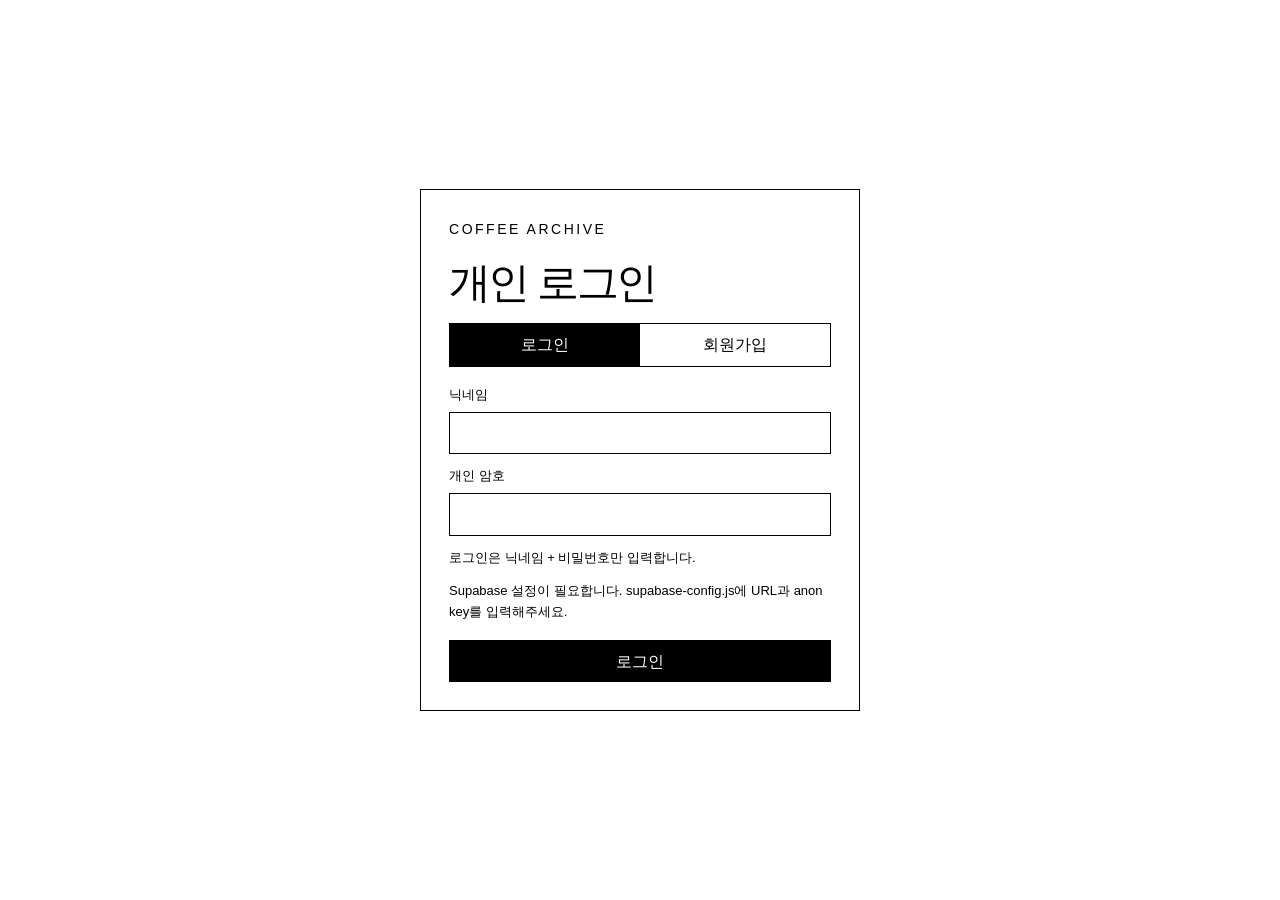
==== index.html @ b91e595e "Add files via upload" ====
<!doctype html>
<html lang="ko">
<head>
  <meta charset="utf-8" />
  <meta name="viewport" content="width=device-width, initial-scale=1" />
  <title>COFFEE ARCHIVE</title>
  <meta name="description" content="커피 수율 계산기, 브루잉 컨트롤 차트, 브루잉/에스프레소 아카이브" />
  <link rel="stylesheet" href="./style.css" />
</head>
<body>
  <section id="authScreen" class="auth-screen">
    <div class="auth-card">
      <p class="auth-brand">COFFEE ARCHIVE</p>
      <h1>개인 로그인</h1>

      <div class="auth-tabs">
        <button id="loginModeBtn" class="auth-tab active" type="button">로그인</button>
        <button id="signupModeBtn" class="auth-tab" type="button">회원가입</button>
      </div>

      <label>닉네임
        <input id="nicknameInput" type="text" autocomplete="nickname" />
      </label>
      <label>개인 암호
        <input id="passwordInput" type="password" autocomplete="off" />
      </label>
      <label id="passwordConfirmWrap" hidden>개인 암호 확인
        <input id="passwordConfirmInput" type="password" autocomplete="off" />
      </label>
      <p id="authHint" class="auth-message">로그인은 닉네임 + 비밀번호만 사용하고, 회원가입 때만 비밀번호 확인을 한 번 더 입력합니다.</p>
      <p id="authMessage" class="auth-message"></p>
      <button id="enterSite" type="button">입장</button>
    </div>
  </section>
  <div id="appShell" class="app-shell" hidden>
  <header class="site-header">
    <a class="brand" href="#calculator">COFFEE ARCHIVE</a>
    <nav class="nav">
      <a href="#calculator">Calculator</a>
      <a href="#brewing">Brewing</a>
      <a href="#espresso">Espresso</a>
      <button id="currentNickname" class="nickname-badge" type="button" aria-label="프로필 열기"></button>
      <button id="logoutBtn" type="button" class="header-button">나가기</button>
    </nav>
  </header>

  <main>
    <section id="calculator" class="calculator-section first-section">
      <div class="section-title single-line-title">
        <h1>Yield Calculator · Brewing Control Chart</h1>
      </div>

      <div class="grid-2">
        <form id="calcForm" class="panel">
          <div class="panel-head">
            <h2 class="calc-title"><span>수율</span><span>계산기</span></h2>
            <p>도징, 추출액, TDS를 입력하면 수율과 레시오가 계산되고 차트에 점으로 표시됩니다.</p>
          </div>

          <div class="field-grid">
            <label>도징 g <input id="dose" type="number" step="0.1" min="0" required /></label>
            <label>추출액 g <input id="beverage" type="number" step="0.1" min="0" required /></label>
            <label>TDS % <input id="tds" type="number" step="0.01" min="0" required /></label>
          </div>

          <div class="result-grid">
            <div><span>수율</span><strong id="eyResult">-</strong></div>
            <div><span>레시오</span><strong id="ratioResult">-</strong></div>
            <div><span>차트 위치</span><strong id="positionResult">-</strong></div>
          </div>

          <section id="extractionAdvice" class="extraction-advice" aria-live="polite">
            <div class="advice-head">
              <h3>추출 해석 및 다음 방향 제시</h3>
              <span id="adviceZone" class="advice-zone">입력 대기</span>
            </div>
            <p id="adviceSummary" class="advice-summary">도징, 추출액, TDS를 입력하면 현재 차트 위치를 기준으로 다음 조정 방향을 제안합니다.</p>
            <div class="advice-grid">
              <div>
                <span>우선 조정 변수</span>
                <strong id="advicePrimary">-</strong>
              </div>
              <div>
                <span>보조 조정 변수</span>
                <strong id="adviceSecondary">-</strong>
              </div>
              <div>
                <span>테스트 방향</span>
                <strong id="adviceTest">-</strong>
              </div>
            </div>
            <p id="adviceNote" class="advice-note">한 번에 하나의 변수만 바꾸면 다음 추출에서 원인을 더 정확히 볼 수 있습니다.</p>
          </section>

          <div class="actions">
            <button type="button" id="clearCalc" class="secondary">초기화</button>
          </div>
        </form>

        <section class="panel chart-panel">
          <div class="panel-head">
            <div>
              <h2>Coffee Brewing Control Chart</h2>
              <p>Strength · Extraction Yield · Coffee to Water Ratio</p>
            </div>
            <span id="pointLabel">-</span>
          </div>
          <canvas id="controlChart" width="1400" height="1700" aria-label="Coffee Brewing Control Chart"></canvas>
        </section>
      </div>
    </section>

    <section id="brewing" class="category">
      <div class="category-title">
        <h2>Brewing</h2>
      </div>

      <div class="tabbar" data-tabs="brewing">
        <button class="tab active" type="button" data-target="brewing-variables">Variables</button>
        <button class="tab" type="button" data-target="brewing-records">기록 보기</button>
      </div>

      <section id="brewing-variables" class="tab-panel active">
        <form id="brewingForm" class="panel">
          <div class="panel-head">
            <h3>Variables</h3>
            <p>브루잉에 사용한 장비, 레시피, 추출 수치, 메모를 기록합니다.</p>
          </div>

          <div class="subsection">
            <h4>기본 정보</h4>
            <div class="field-grid four">
              <label>날짜 <input id="brewDate" type="date" /></label>
              <label>카테고리
                <select id="brewCategory">
                  <option>레시피 셋업</option>
                  <option>변수 테스트</option>
                  <option>테크니컬 테스트</option>
                </select>
              </label>
              <label>원두 <input id="brewBean" type="text" /></label>
              <label>제목 <input id="brewTitle" type="text" /></label>
            </div>
          </div>

          <div class="subsection">
            <h4>브루잉 요소</h4>
            <div class="field-grid four">
              <label>드리퍼 <input id="brewDripper" type="text" /></label>
              <label>필터 <input id="brewFilterPaper" type="text" /></label>
              <label>그라인더 <input id="brewGrinder" type="text" /></label>
              <label>분쇄도 <input id="brewGrind" type="text" /></label>
              <label>물 <input id="brewWaterType" type="text" /></label>
              <label>물 온도 ℃ <input id="brewTemp" type="number" step="0.1" /></label>
              <label>도징 g <input id="brewDose" type="number" step="0.1" /></label>
              <label>총 투입수 g <input id="brewWater" type="number" step="0.1" /></label>
              <label>추출액 g <input id="brewBeverage" type="number" step="0.1" /></label>
              <label>블룸 <input id="brewBloom" type="text" /></label>
              <label>1차 투입 <input id="brewPour1" type="text" /></label>
              <label>2차 투입 <input id="brewPour2" type="text" /></label>
              <label>3차 투입 <input id="brewPour3" type="text" /></label>
              <label>4차 투입 <input id="brewPour4" type="text" /></label>
              <label>총 추출 시간 <input id="brewTime" type="text" /></label>
              <label>TDS % <input id="brewTds" type="number" step="0.01" /></label>
              <label>수율 % <input id="brewEyManual" type="number" step="0.01" /></label>
              <label>레시오 <input id="brewRatioManual" type="text" /></label>
              <label>기타 <input id="brewEtc" type="text" /></label>
            </div>
          </div>

          <label>메모 <textarea id="brewNotes" rows="7"></textarea></label>

          <div class="actions">
            <button type="submit">저장</button>
            <button type="reset" class="secondary">초기화</button>
          </div>
        </form>
      </section>

      <section id="brewing-records" class="tab-panel">
        <div class="tools">
          <select id="brewFilter">
            <option value="전체">전체</option>
            <option>레시피 셋업</option>
            <option>변수 테스트</option>
            <option>테크니컬 테스트</option>
          </select>
          <input id="brewSearch" type="search" placeholder="검색" />
        </div>
        <div id="brewingRecords" class="records"></div>
      </section>
    </section>

    <section id="espresso" class="category">
      <div class="category-title">
        <h2>Espresso</h2>
      </div>

      <div class="tabbar" data-tabs="espresso">
        <button class="tab active" type="button" data-target="espresso-variables">Variables</button>
        <button class="tab" type="button" data-target="espresso-records">기록 보기</button>
      </div>

      <section id="espresso-variables" class="tab-panel active">
        <form id="espressoForm" class="panel">
          <div class="panel-head">
            <h3>Variables</h3>
            <p>에스프레소에 사용한 장비, 레시피, 압력, 추출 수치, 메모를 기록합니다.</p>
          </div>

          <div class="subsection">
            <h4>기본 정보</h4>
            <div class="field-grid four">
              <label>날짜 <input id="espDate" type="date" /></label>
              <label>카테고리
                <select id="espCategory">
                  <option>레시피 셋업</option>
                  <option>변수 테스트</option>
                  <option>테크니컬 테스트</option>
                </select>
              </label>
              <label>원두 <input id="espBean" type="text" /></label>
              <label>제목 <input id="espTitle" type="text" /></label>
            </div>
          </div>

          <div class="subsection">
            <h4>에스프레소 요소</h4>
            <div class="field-grid four">
              <label>머신 <input id="espMachine" type="text" /></label>
              <label>그라인더 <input id="espGrinder" type="text" /></label>
              <label>분쇄도 <input id="espGrind" type="text" /></label>
              <label>바스켓 <input id="espBasket" type="text" /></label>
              <label>도징 g <input id="espDose" type="number" step="0.1" /></label>
              <label>추출량 g <input id="espBeverage" type="number" step="0.1" /></label>
              <label>레시오 <input id="espRatioManual" type="text" /></label>
              <label>총 추출 시간 <input id="espTime" type="text" /></label>
              <label>Pre-infusion <input id="espPreInfusion" type="text" /></label>
              <label>Ramp-up <input id="espRampUp" type="text" /></label>
              <label>Main Pressure <input id="espMainPressure" type="text" /></label>
              <label>Ramp-down <input id="espRampDown" type="text" /></label>
              <label>물 온도 ℃ <input id="espTemp" type="number" step="0.1" /></label>
              <label>TDS % <input id="espTds" type="number" step="0.01" /></label>
              <label>수율 % <input id="espEyManual" type="number" step="0.01" /></label>
              <label>기타 <input id="espEtc" type="text" /></label>
            </div>
          </div>

          <label>메모 <textarea id="espNotes" rows="7"></textarea></label>

          <div class="actions">
            <button type="submit">저장</button>
            <button type="reset" class="secondary">초기화</button>
          </div>
        </form>
      </section>

      <section id="espresso-records" class="tab-panel">
        <div class="tools">
          <select id="espFilter">
            <option value="전체">전체</option>
            <option>레시피 셋업</option>
            <option>변수 테스트</option>
            <option>테크니컬 테스트</option>
          </select>
          <input id="espSearch" type="search" placeholder="검색" />
        </div>
        <div id="espressoRecords" class="records"></div>
      </section>
    </section>

  </main>

  <footer>COFFEE ARCHIVE</footer>
  <script src="https://cdn.jsdelivr.net/npm/@supabase/supabase-js@2"></script>
  <script src="./supabase-config.js"></script>
  <script src="./script.js"></script>
  </div>

<!-- ── 프로필 모달 ── -->
<div id="profileModal" class="profile-modal" hidden aria-modal="true" role="dialog">
  <div class="profile-layout">

    <aside class="profile-sidebar">
      <div class="profile-avatar-wrap">
        <div id="profileAvatarPreview" class="profile-avatar">
          <span id="profileAvatarInitial" class="avatar-initial"></span>
          <img id="profileAvatarImg" class="avatar-img" src="" alt="" hidden />
        </div>
        <label class="avatar-upload-label" title="사진 변경">
          <input id="profileAvatarInput" type="file" accept="image/*" hidden />
          <span>사진 변경</span>
        </label>
      </div>

      <p id="profileSideNickname" class="profile-side-nickname"></p>
      <p id="profileSideJoined" class="profile-side-joined"></p>

      <nav class="profile-side-nav">
        <button class="profile-nav-btn active" type="button" data-panel="overview">Overview</button>
        <button class="profile-nav-btn" type="button" data-panel="account">Account</button>
      </nav>

      <div class="profile-side-footer">
        <button id="profileLogoutBtn" type="button" class="profile-action-btn">나가기</button>
        <button id="profileDeleteBtn" type="button" class="profile-action-btn danger">회원탈퇴</button>
      </div>
    </aside>

    <div class="profile-content">
      <div class="profile-content-head">
        <span id="profilePanelTitle" class="profile-panel-title">Overview</span>
        <button id="profileCloseBtn" type="button" class="profile-close" aria-label="닫기">✕</button>
      </div>

      <section id="profilePanelOverview" class="profile-panel active">
        <div class="overview-stats">
          <div class="stat-block">
            <span class="stat-label">Total Archives</span>
            <strong id="statTotal" class="stat-value">—</strong>
          </div>
          <div class="stat-block">
            <span class="stat-label">Brewing</span>
            <strong id="statBrewing" class="stat-value">—</strong>
          </div>
          <div class="stat-block">
            <span class="stat-label">Espresso</span>
            <strong id="statEspresso" class="stat-value">—</strong>
          </div>
        </div>

        <div class="overview-categories">
          <h4 class="overview-section-title">Brewing — 카테고리별</h4>
          <div id="overviewBrewingCats" class="category-bars"></div>
          <h4 class="overview-section-title" style="margin-top:28px">Espresso — 카테고리별</h4>
          <div id="overviewEspressoCats" class="category-bars"></div>
        </div>

        <div class="overview-recent">
          <h4 class="overview-section-title">최근 아카이브</h4>
          <div id="overviewRecent" class="recent-list"></div>
        </div>
      </section>

      <section id="profilePanelAccount" class="profile-panel">
        <div class="account-rows">
          <div class="account-row">
            <span class="account-label">닉네임</span>
            <strong id="accountNickname" class="account-value"></strong>
          </div>
          <div class="account-row">
            <span class="account-label">아이디 (내부 이메일)</span>
            <strong id="accountEmail" class="account-value mono"></strong>
          </div>
          <div class="account-row">
            <span class="account-label">가입일</span>
            <strong id="accountJoined" class="account-value"></strong>
          </div>
          <div class="account-row">
            <span class="account-label">User ID</span>
            <strong id="accountUid" class="account-value mono small"></strong>
          </div>
        </div>
      </section>
    </div>
  </div>
</div>
</body>
</html>
---- style.css ----
:root {
  --bg: #ffffff;
  --text: #000000;
  --line: #000000;
  --soft: #e5e5e5;
  --blue: #18a8df;
  --fill: rgba(24, 168, 223, 0.45);
}

* { box-sizing: border-box; }

html { scroll-behavior: smooth; }

body {
  margin: 0;
  background: var(--bg);
  color: var(--text);
  font-family: Helvetica, Arial, "Pretendard", "Apple SD Gothic Neo", "Noto Sans KR", sans-serif;
  line-height: 1.6;
}

a { color: #000; text-decoration: none; }

button, input, select, textarea {
  font: inherit;
  color: #000;
}

.site-header {
  position: sticky;
  top: 0;
  z-index: 20;
  height: 68px;
  padding: 0 36px;
  display: flex;
  align-items: center;
  justify-content: space-between;
  background: #fff;
  border-bottom: 1px solid #000;
}

.brand {
  font-size: 16px;
  font-weight: 300;
  letter-spacing: .18em;
}

.nav {
  display: flex;
  gap: 28px;
}

.nav a {
  font-size: 13px;
  font-weight: 300;
  letter-spacing: .12em;
}

main {
  padding: 0 36px 80px;
}

.first-section {
  padding-top: 64px;
}

.calculator-section,
.category {
  padding: 88px 0 0;
}

.section-title {
  margin-bottom: 28px;
  border-bottom: 1px solid #000;
  padding-bottom: 32px;
}

.single-line-title h1 {
  white-space: nowrap;
  font-size: clamp(42px, 6.4vw, 112px);
}

.category-title {
  margin-bottom: 28px;
}

.sub {
  margin: 0 0 12px;
  font-size: 13px;
  font-weight: 300;
}

h1,
.category-title h2 {
  margin: 0;
  font-weight: 300;
  line-height: .92;
  letter-spacing: -.08em;
  word-break: keep-all;
}

.category-title h2 {
  font-size: clamp(54px, 8vw, 132px);
}

.grid-2 {
  display: grid;
  grid-template-columns: minmax(340px, .72fr) minmax(540px, 1.28fr);
  gap: 24px;
}

.panel {
  border: 1px solid #000;
  padding: 24px;
  background: #fff;
}

.panel-head {
  display: flex;
  justify-content: space-between;
  gap: 24px;
  align-items: flex-start;
  margin-bottom: 20px;
  border-bottom: 1px solid #000;
  padding-bottom: 16px;
}

.panel-head h2,
.panel-head h3 {
  margin: 0;
  font-size: 24px;
  font-weight: 300;
  letter-spacing: -.03em;
}

.calc-title {
  display: grid;
  line-height: 1.25;
  min-width: 84px;
  white-space: nowrap;
}

.calc-title span {
  display: block;
}

#calcForm .panel-head {
  grid-template-columns: auto 1fr;
}

.panel-head p {
  margin: 4px 0 0;
  max-width: 580px;
  font-size: 14px;
}

.field-grid {
  display: grid;
  grid-template-columns: repeat(2, minmax(0, 1fr));
  gap: 12px;
}

.field-grid.four {
  grid-template-columns: repeat(4, minmax(0, 1fr));
}

label {
  display: grid;
  gap: 6px;
  font-size: 13px;
  font-weight: 300;
}

input, select, textarea {
  width: 100%;
  border: 1px solid #000;
  border-radius: 0;
  padding: 10px;
  background: #fff;
}

input:focus, select:focus, textarea:focus {
  outline: 2px solid #000;
  outline-offset: 1px;
}

textarea { resize: vertical; }

form > label { margin-top: 14px; }

.subsection {
  margin-bottom: 24px;
  padding-bottom: 20px;
  border-bottom: 1px solid #000;
}

.subsection h4 {
  margin: 0 0 12px;
  font-size: 18px;
  font-weight: 300;
  letter-spacing: -.02em;
}

.result-grid {
  margin-top: 16px;
  display: grid;
  grid-template-columns: repeat(3, 1fr);
  border: 1px solid #000;
}

.result-grid div {
  padding: 14px;
  border-right: 1px solid #000;
}

.result-grid div:last-child { border-right: 0; }

.result-grid span {
  display: block;
  font-size: 12px;
}

.result-grid strong {
  display: block;
  margin-top: 4px;
  font-size: 19px;
  font-weight: 300;
}

.actions, .tools {
  display: flex;
  gap: 12px;
  flex-wrap: wrap;
  align-items: center;
  margin-top: 16px;
}

button {
  min-height: 42px;
  padding: 0 18px;
  border: 1px solid #000;
  border-radius: 0;
  background: #000;
  color: #fff;
  cursor: pointer;
  font-weight: 300;
}

button.secondary {
  background: #fff;
  color: #000;
}

.chart-panel {
  padding: 18px;
}

#pointLabel {
  display: inline-flex;
  align-items: center;
  min-height: 34px;
  border: 1px solid #000;
  padding: 0 10px;
  font-size: 12px;
  white-space: nowrap;
}

#controlChart {
  display: block;
  width: 100%;
  height: auto;
  border: 1px solid #000;
  background: #f8f8f8;
}

.tabbar {
  display: flex;
  flex-wrap: wrap;
  border: 1px solid #000;
  border-bottom: 0;
}

.tab {
  min-height: 48px;
  padding: 0 18px;
  border: 0;
  border-right: 1px solid #000;
  background: #fff;
  color: #000;
  cursor: pointer;
  font-size: 14px;
  font-weight: 300;
}

.tab.active {
  background: #000;
  color: #fff;
}

.tab-panel {
  display: none;
  border-top: 1px solid #000;
}

.tab-panel.active {
  display: block;
}

.tools {
  margin-bottom: 14px;
}

.tools select {
  width: 220px;
}

.tools input {
  max-width: 520px;
}

.records {
  display: grid;
  gap: 12px;
}

.record {
  border: 1px solid #000;
  padding: 18px;
}

.record-head {
  display: flex;
  justify-content: space-between;
  gap: 24px;
  border-bottom: 1px solid #000;
  padding-bottom: 12px;
  margin-bottom: 12px;
}

.record h3 {
  margin: 0;
  font-size: 25px;
  font-weight: 300;
  letter-spacing: -.03em;
}

.record .meta {
  margin: 4px 0 0;
  font-size: 13px;
}

.record-grid {
  display: grid;
  grid-template-columns: repeat(4, minmax(0, 1fr));
  border-left: 1px solid #000;
  border-top: 1px solid #000;
  margin-top: 12px;
}

.record-item {
  min-height: 58px;
  padding: 10px;
  border-right: 1px solid #000;
  border-bottom: 1px solid #000;
}

.record-item span {
  display: block;
  font-size: 12px;
}

.record-item strong {
  display: block;
  margin-top: 3px;
  font-weight: 300;
  word-break: break-word;
}

.record-section {
  margin-top: 14px;
}

.record-section h4 {
  margin: 0 0 8px;
  font-size: 16px;
  font-weight: 300;
}

.record-section p {
  margin: 0;
  white-space: pre-wrap;
}

.data-panel {
  margin-top: 88px;
  padding: 24px;
  display: flex;
  justify-content: space-between;
  gap: 28px;
  border: 1px solid #000;
}

.data-panel h2 {
  margin: 0;
  font-size: 32px;
  font-weight: 300;
  letter-spacing: -.04em;
}

.data-panel p {
  margin: 6px 0 0;
}

.file-label {
  display: inline-flex;
  align-items: center;
  min-height: 42px;
  border: 1px solid #000;
  padding: 0 12px;
}

.file-label input {
  border: 0;
  padding: 0 0 0 10px;
}

footer {
  border-top: 1px solid #000;
  padding: 28px 36px;
  font-size: 12px;
  font-weight: 300;
  letter-spacing: .18em;
}

@media (max-width: 1180px) {
  .grid-2, .data-panel {
    grid-template-columns: 1fr;
    display: grid;
  }

  .field-grid.four {
    grid-template-columns: repeat(2, minmax(0, 1fr));
  }
}

@media (max-width: 760px) {
  .site-header {
    position: static;
    height: auto;
    padding: 20px;
    align-items: flex-start;
    flex-direction: column;
  }

  main {
    padding: 0 20px 64px;
  }

  .single-line-title h1 {
    white-space: normal;
    font-size: clamp(38px, 13vw, 72px);
  }

  .field-grid,
  .field-grid.four,
  .result-grid,
  .record-grid {
    grid-template-columns: 1fr;
  }

  .result-grid div {
    border-right: 0;
    border-bottom: 1px solid #000;
  }

  .result-grid div:last-child {
    border-bottom: 0;
  }

  .panel-head,
  .record-head {
    flex-direction: column;
  }
}


.auth-screen {
  position: fixed;
  inset: 0;
  z-index: 9999;
  display: grid;
  place-items: center;
  background: #fff;
  color: #000;
}

.auth-card {
  width: min(440px, calc(100vw - 40px));
  border: 1px solid #000;
  padding: 28px;
  background: #fff;
}

.auth-brand {
  margin: 0 0 24px;
  font-size: 14px;
  font-weight: 300;
  letter-spacing: .18em;
}

.auth-card h1 {
  margin: 0 0 20px;
  font-size: 42px;
  font-weight: 300;
  letter-spacing: -.06em;
}

.auth-card label {
  margin-top: 12px;
}

.auth-card > button {
  width: 100%;
  margin-top: 18px;
}

.auth-tabs {
  display: grid;
  grid-template-columns: 1fr 1fr;
  border: 1px solid #000;
  margin-bottom: 18px;
}

.auth-tab {
  border: 0;
  border-right: 1px solid #000;
  background: #fff;
  color: #000;
}

.auth-tab:last-child {
  border-right: 0;
}

.auth-tab.active {
  background: #000;
  color: #fff;
}

.auth-message {
  min-height: 20px;
  margin: 12px 0 0;
  font-size: 13px;
}

.app-shell[hidden] {
  display: none;
}

.nickname-badge {
  display: inline-flex;
  align-items: center;
  min-height: 32px;
  padding: 0 10px;
  border: 1px solid #000;
  font-size: 12px;
}

.header-button {
  min-height: 32px;
  padding: 0 10px;
  font-size: 12px;
}

.archive-switch {
  display: flex;
  gap: 0;
  margin-bottom: 14px;
  border: 1px solid #000;
  width: fit-content;
}

.archive-toggle {
  min-height: 40px;
  border: 0;
  border-right: 1px solid #000;
  background: #fff;
  color: #000;
}

.archive-toggle:last-child {
  border-right: 0;
}

.archive-toggle.active {
  background: #000;
  color: #fff;
}

.owner-tag {
  display: inline-flex;
  margin-top: 6px;
  border: 1px solid #000;
  padding: 3px 7px;
  font-size: 12px;
}


/* v13 critical fix: make hidden auth/app screens actually disappear */
.auth-screen[hidden],
.app-shell[hidden] {
  display: none !important;
}


/* v14: team record view removed; each user views only their own archive */
.archive-switch,
.archive-toggle {
  display: none !important;
}

/* v17 fix: hide password confirmation on login mode even when label display rules exist */
#passwordConfirmWrap[hidden] {
  display: none !important;
}


/* =============================================
   NICKNAME BADGE (버튼으로 변경 — 항상 텍스트 보임)
   ============================================= */
button.nickname-badge {
  background: #fff !important;
  color: #000 !important;
  cursor: pointer;
  transition: background .15s, color .15s;
}
button.nickname-badge:hover {
  background: #000 !important;
  color: #fff !important;
}


/* =============================================
   PROFILE MODAL
   ============================================= */
.profile-modal {
  position: fixed;
  inset: 0;
  z-index: 9000;
  background: rgba(0,0,0,0.45);
  display: grid;
  place-items: center;
  padding: 24px;
}
.profile-modal[hidden] { display: none !important; }

.profile-layout {
  width: min(980px, 100%);
  max-height: calc(100vh - 48px);
  display: grid;
  grid-template-columns: 220px 1fr;
  background: #fff;
  border: 1px solid #000;
  overflow: hidden;
}

/* Sidebar */
.profile-sidebar {
  border-right: 1px solid #000;
  display: flex;
  flex-direction: column;
  padding: 28px 20px;
  background: #fff;
  overflow-y: auto;
}
.profile-avatar-wrap {
  display: flex;
  flex-direction: column;
  align-items: flex-start;
  gap: 10px;
  margin-bottom: 18px;
}
.profile-avatar {
  width: 72px;
  height: 72px;
  border: 1px solid #000;
  background: #000;
  display: flex;
  align-items: center;
  justify-content: center;
  overflow: hidden;
  flex-shrink: 0;
}
.avatar-initial {
  color: #fff;
  font-size: 28px;
  font-weight: 300;
  letter-spacing: -.04em;
  line-height: 1;
  user-select: none;
}
.avatar-img {
  width: 100%;
  height: 100%;
  object-fit: cover;
}
.avatar-upload-label {
  cursor: pointer;
  font-size: 11px;
  font-weight: 300;
  letter-spacing: .08em;
  border-bottom: 1px solid #000;
  padding-bottom: 1px;
  color: #000;
}
.avatar-upload-label:hover { opacity: 0.5; }

.profile-side-nickname {
  margin: 0 0 4px;
  font-size: 18px;
  font-weight: 300;
  letter-spacing: -.04em;
}
.profile-side-joined {
  margin: 0 0 24px;
  font-size: 11px;
  font-weight: 300;
  color: #888;
}
.profile-side-nav {
  display: flex;
  flex-direction: column;
  border-top: 1px solid #000;
  padding-top: 16px;
  flex: 1;
}
.profile-nav-btn {
  text-align: left;
  min-height: 40px;
  padding: 0 10px;
  border: 0;
  background: #fff;
  color: #000;
  font-size: 13px;
  font-weight: 300;
  letter-spacing: .06em;
  cursor: pointer;
  border-left: 2px solid transparent;
}
.profile-nav-btn.active {
  border-left-color: #000;
  background: #f5f5f5;
  font-weight: 400;
}
.profile-nav-btn:hover:not(.active) { background: #f9f9f9; }

.profile-side-footer {
  border-top: 1px solid #000;
  padding-top: 16px;
  margin-top: 20px;
  display: flex;
  flex-direction: column;
  gap: 8px;
}
.profile-action-btn {
  width: 100%;
  text-align: left;
  min-height: 36px;
  padding: 0 10px;
  border: 1px solid #000;
  background: #fff;
  color: #000;
  font-size: 12px;
  font-weight: 300;
  cursor: pointer;
}
.profile-action-btn.danger { border-color: #c00; color: #c00; }
.profile-action-btn.danger:hover { background: #c00; color: #fff; }

/* Content */
.profile-content {
  display: flex;
  flex-direction: column;
  overflow: hidden;
}
.profile-content-head {
  display: flex;
  justify-content: space-between;
  align-items: center;
  padding: 20px 28px;
  border-bottom: 1px solid #000;
  flex-shrink: 0;
}
.profile-panel-title {
  font-size: 13px;
  font-weight: 300;
  letter-spacing: .14em;
}
.profile-close {
  width: 32px;
  height: 32px;
  min-height: 0;
  padding: 0;
  border: 1px solid #000;
  background: #fff;
  color: #000;
  font-size: 14px;
  cursor: pointer;
  display: flex;
  align-items: center;
  justify-content: center;
}
.profile-close:hover { background: #000; color: #fff; }

.profile-panel {
  display: none;
  padding: 28px;
  overflow-y: auto;
  flex: 1;
}
.profile-panel.active { display: block; }

/* Overview */
.overview-stats {
  display: grid;
  grid-template-columns: repeat(3, 1fr);
  border: 1px solid #000;
  margin-bottom: 32px;
}
.stat-block {
  padding: 20px;
  border-right: 1px solid #000;
}
.stat-block:last-child { border-right: 0; }
.stat-label {
  display: block;
  font-size: 11px;
  font-weight: 300;
  letter-spacing: .1em;
  color: #888;
  margin-bottom: 8px;
}
.stat-value {
  font-size: 36px;
  font-weight: 300;
  letter-spacing: -.06em;
  line-height: 1;
}
.overview-section-title {
  margin: 0 0 14px;
  font-size: 11px;
  font-weight: 300;
  letter-spacing: .14em;
  color: #888;
  border-bottom: 1px solid #e5e5e5;
  padding-bottom: 8px;
}
.category-bars { display: flex; flex-direction: column; gap: 10px; margin-bottom: 8px; }
.cat-bar-row {
  display: grid;
  grid-template-columns: 120px 1fr 36px;
  align-items: center;
  gap: 12px;
}
.cat-bar-label { font-size: 12px; font-weight: 300; }
.cat-bar-track { height: 6px; background: #e5e5e5; }
.cat-bar-fill { height: 100%; background: #000; transition: width .4s ease; }
.cat-bar-count { font-size: 12px; font-weight: 300; text-align: right; color: #666; }

.overview-recent { margin-top: 32px; }
.recent-list {
  display: flex;
  flex-direction: column;
  border: 1px solid #000;
}
.recent-item {
  display: grid;
  grid-template-columns: 60px 1fr auto;
  align-items: center;
  gap: 16px;
  padding: 12px 14px;
  border-bottom: 1px solid #e5e5e5;
  font-size: 13px;
  font-weight: 300;
}
.recent-item:last-child { border-bottom: 0; }
.recent-type-badge {
  font-size: 10px;
  letter-spacing: .1em;
  border: 1px solid #000;
  padding: 2px 6px;
  display: inline-block;
  text-align: center;
}
.recent-title { overflow: hidden; text-overflow: ellipsis; white-space: nowrap; }
.recent-date { font-size: 11px; color: #888; white-space: nowrap; }

/* Account */
.account-rows { border: 1px solid #000; }
.account-row {
  display: grid;
  grid-template-columns: 180px 1fr;
  border-bottom: 1px solid #000;
  min-height: 56px;
}
.account-row:last-child { border-bottom: 0; }
.account-label {
  padding: 14px 16px;
  font-size: 12px;
  font-weight: 300;
  color: #888;
  border-right: 1px solid #000;
  display: flex;
  align-items: center;
}
.account-value {
  padding: 14px 16px;
  font-size: 14px;
  font-weight: 300;
  display: flex;
  align-items: center;
  word-break: break-all;
}
.account-value.mono { font-family: "Courier New", monospace; font-size: 12px; }
.account-value.small { font-size: 11px; color: #888; }

/* Responsive */
@media (max-width: 700px) {
  .profile-layout {
    grid-template-columns: 1fr;
    max-height: calc(100vh - 32px);
  }
  .profile-sidebar {
    border-right: 0;
    border-bottom: 1px solid #000;
    padding: 20px;
    flex-direction: row;
    flex-wrap: wrap;
    gap: 16px;
  }
  .profile-side-footer { flex-direction: row; border-top: 0; margin-top: 0; padding-top: 0; width: 100%; }
  .profile-side-nav { flex-direction: row; border-top: 0; padding-top: 0; flex: 0; width: 100%; }
  .profile-nav-btn { border-left: 0; border-bottom: 2px solid transparent; }
  .profile-nav-btn.active { border-left-color: transparent; border-bottom-color: #000; }
  .overview-stats { grid-template-columns: 1fr; }
  .stat-block { border-right: 0; border-bottom: 1px solid #000; }
  .stat-block:last-child { border-bottom: 0; }
  .account-row { grid-template-columns: 1fr; }
  .account-label { border-right: 0; border-bottom: 1px solid #e5e5e5; min-height: auto; padding: 10px 16px 6px; }
  .account-value { padding: 6px 16px 14px; }
}

/* =============================================
   v23 EXTRACTION ADVICE PANEL
   수율 계산기 안에서 현재 차트 위치 기반 다음 조정 방향 표시
   ============================================= */
.extraction-advice {
  margin-top: 16px;
  border: 1px solid #000;
  padding: 16px;
  background: #fff;
}

.advice-head {
  display: flex;
  justify-content: space-between;
  align-items: flex-start;
  gap: 16px;
  border-bottom: 1px solid #000;
  padding-bottom: 12px;
  margin-bottom: 12px;
}

.advice-head h3 {
  margin: 0;
  font-size: 18px;
  font-weight: 300;
  letter-spacing: -.02em;
}

.advice-zone {
  display: inline-flex;
  align-items: center;
  min-height: 28px;
  border: 1px solid #000;
  padding: 0 8px;
  font-size: 11px;
  font-weight: 300;
  white-space: nowrap;
}

.advice-summary {
  margin: 0 0 12px;
  font-size: 13px;
  line-height: 1.55;
}

.advice-grid {
  display: grid;
  grid-template-columns: 1fr;
  border: 1px solid #000;
}

.advice-grid div {
  padding: 12px;
  border-bottom: 1px solid #000;
}

.advice-grid div:last-child {
  border-bottom: 0;
}

.advice-grid span {
  display: block;
  font-size: 11px;
  font-weight: 300;
  color: #666;
  margin-bottom: 5px;
}

.advice-grid strong {
  display: block;
  font-size: 13px;
  font-weight: 300;
  line-height: 1.45;
  word-break: keep-all;
}

.advice-note {
  margin: 10px 0 0;
  font-size: 12px;
  color: #666;
  line-height: 1.5;
}

@media (max-width: 760px) {
  .extraction-advice {
    padding: 14px;
  }

  .advice-head {
    flex-direction: column;
    gap: 10px;
  }

  .advice-zone {
    width: 100%;
    justify-content: center;
  }

  .advice-grid strong {
    font-size: 12.5px;
  }
}
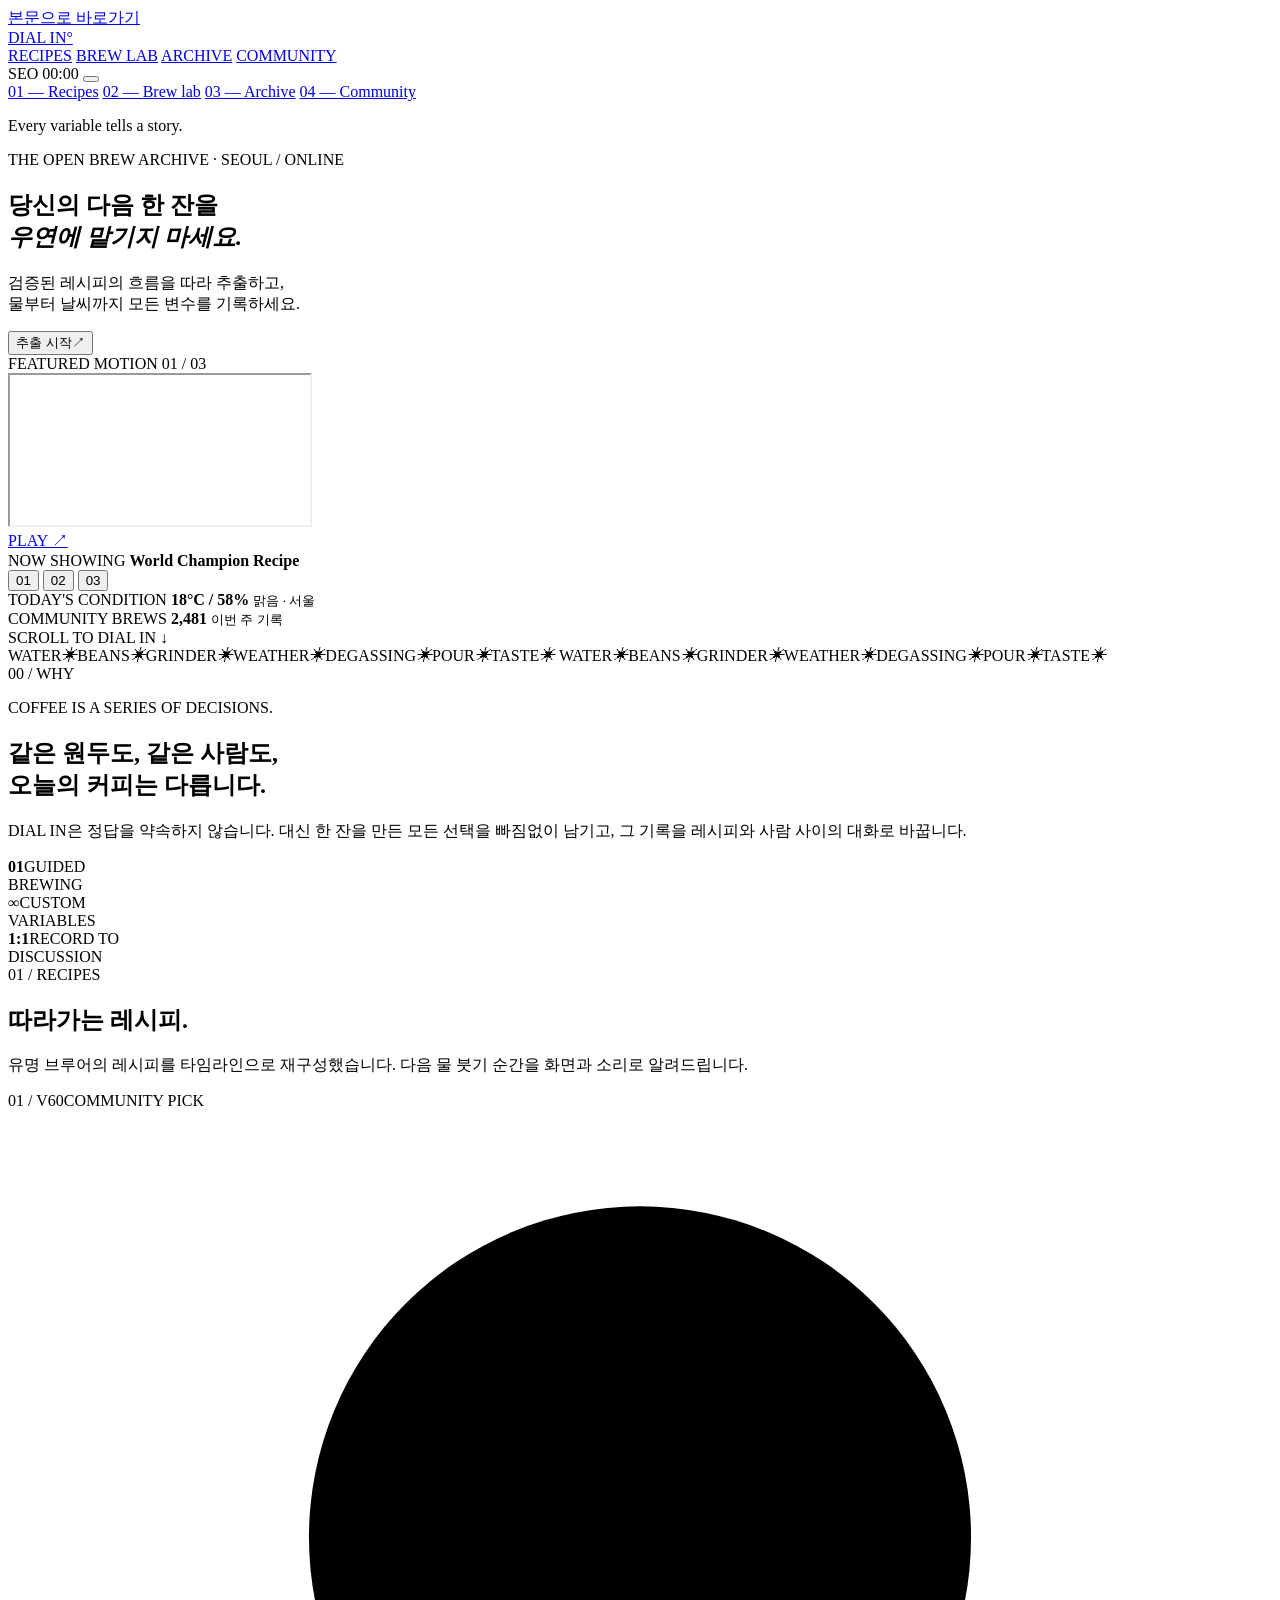
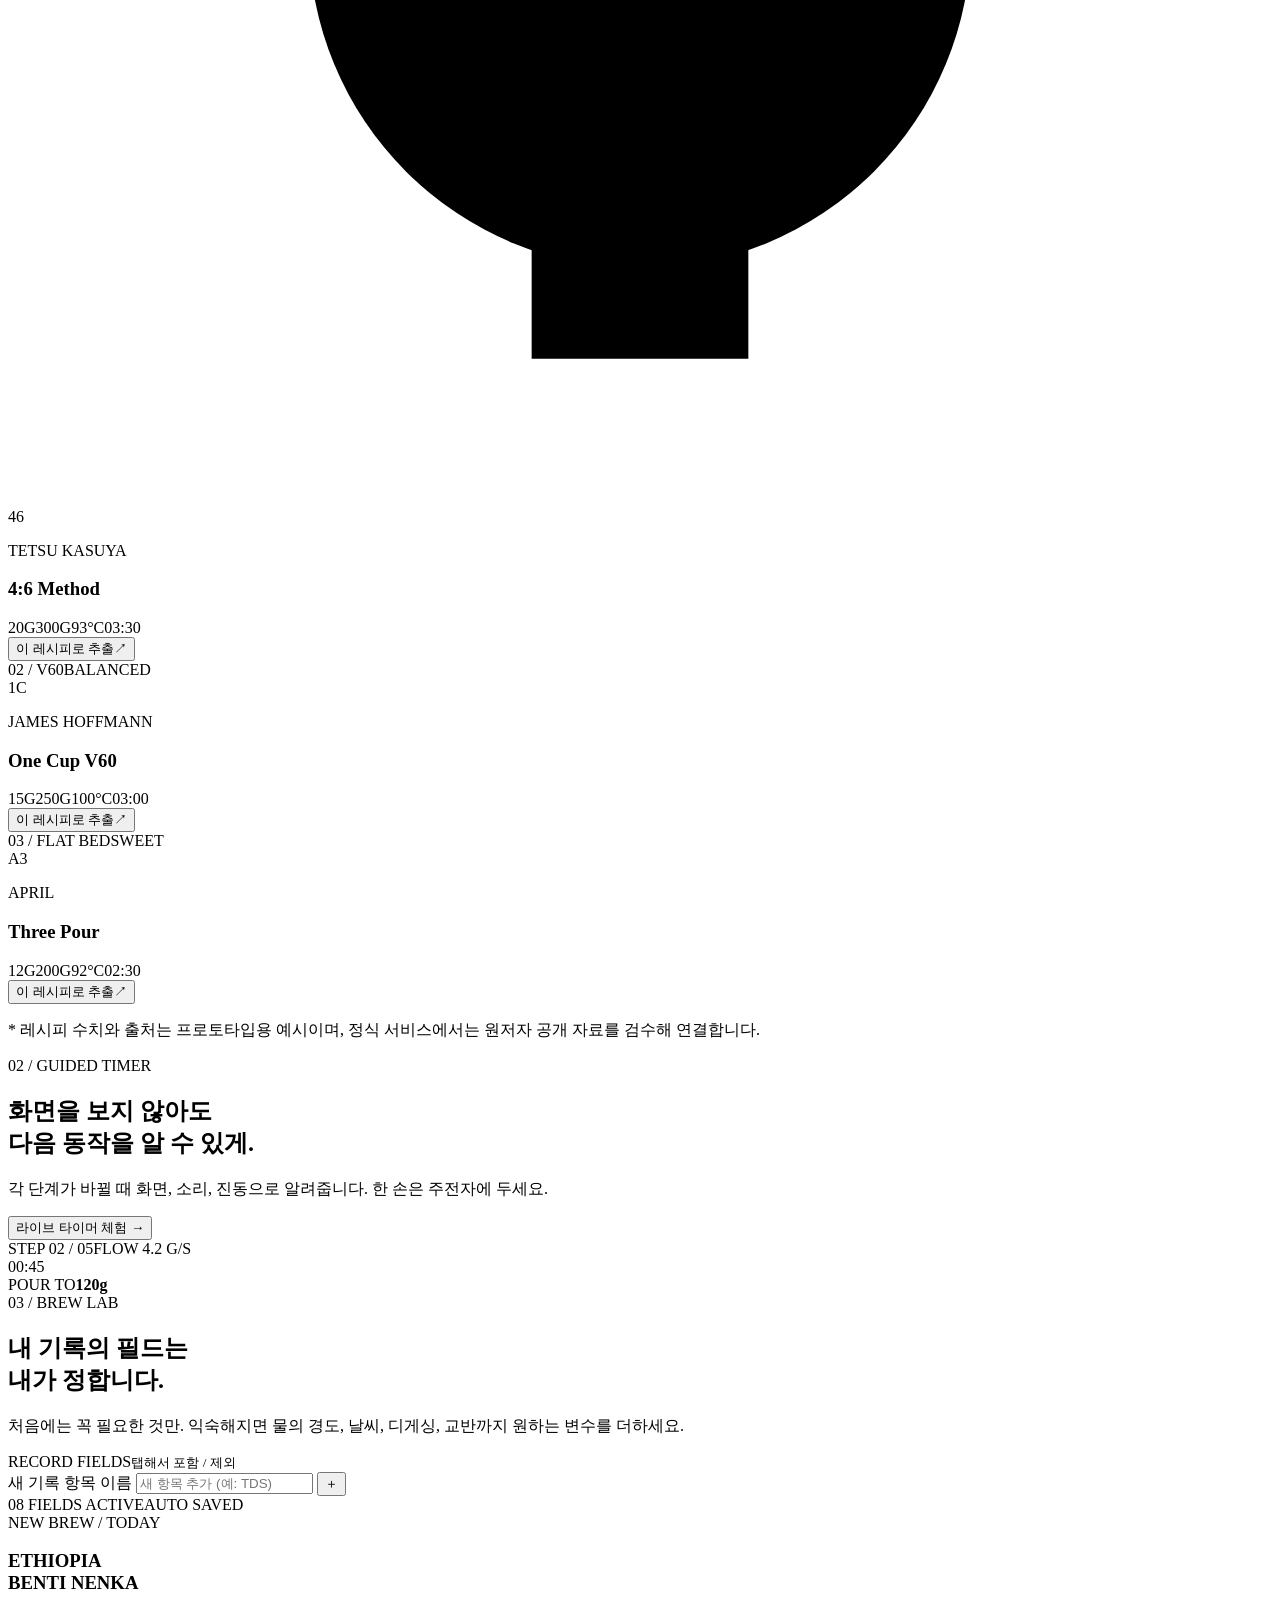
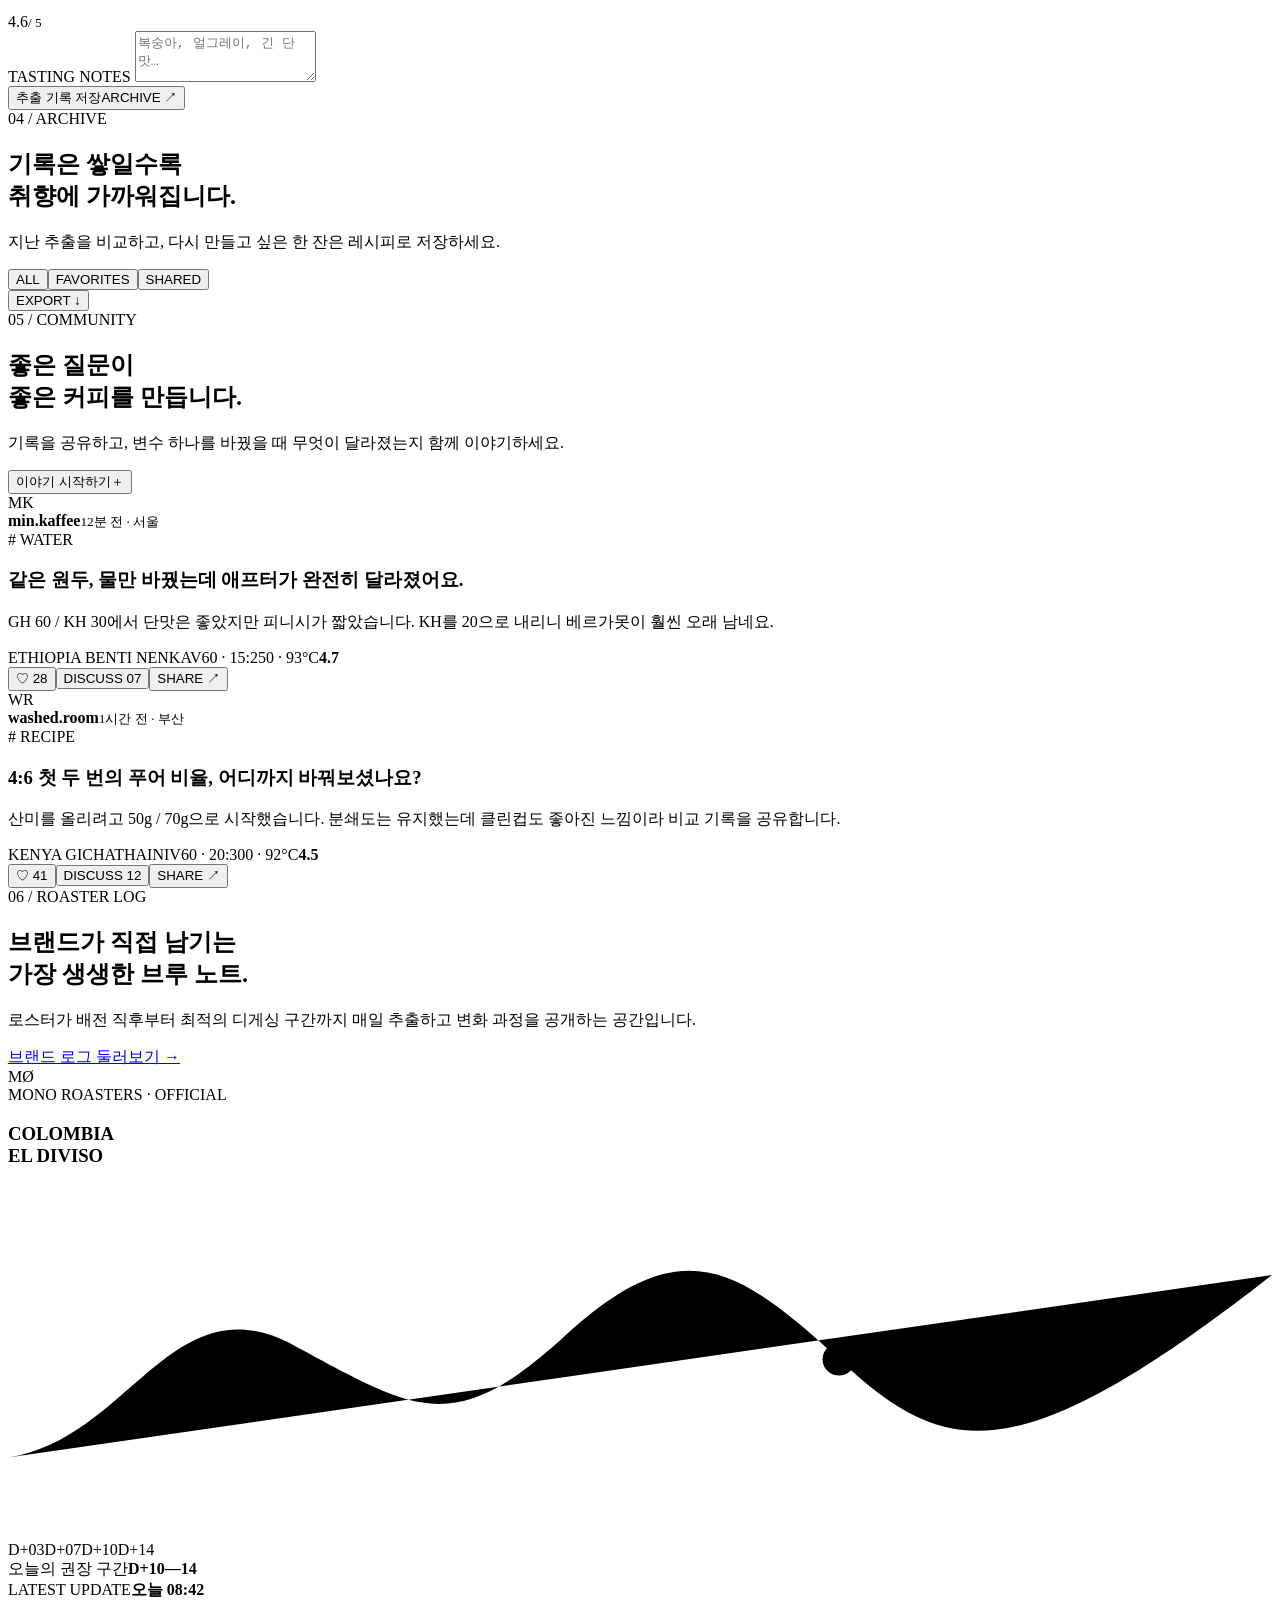
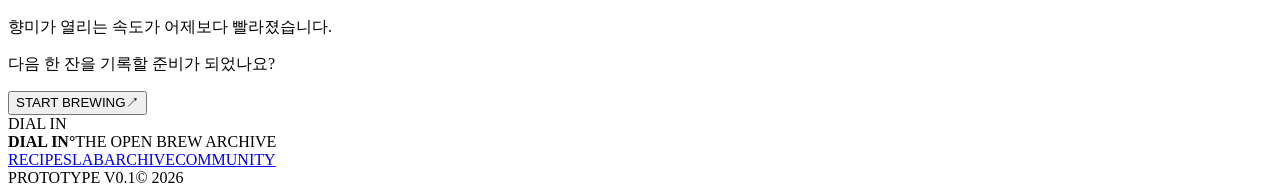
==== commit 9a439d77: "feat: redesign coffee archive as DIAL IN experience" ====
--- a/index.html
+++ b/index.html
@@ -1,369 +1,396 @@
 <!doctype html>
 <html lang="ko">
-<head>
-  <meta charset="utf-8" />
-  <meta name="viewport" content="width=device-width, initial-scale=1" />
-  <title>COFFEE ARCHIVE</title>
-  <meta name="description" content="커피 수율 계산기, 브루잉 컨트롤 차트, 브루잉/에스프레소 아카이브" />
-  <link rel="stylesheet" href="./style.css" />
-</head>
-<body>
-  <section id="authScreen" class="auth-screen">
-    <div class="auth-card">
-      <p class="auth-brand">COFFEE ARCHIVE</p>
-      <h1>개인 로그인</h1>
-
-      <div class="auth-tabs">
-        <button id="loginModeBtn" class="auth-tab active" type="button">로그인</button>
-        <button id="signupModeBtn" class="auth-tab" type="button">회원가입</button>
+  <head>
+    <meta charset="UTF-8" />
+    <meta name="viewport" content="width=device-width, initial-scale=1.0" />
+    <meta
+      name="description"
+      content="레시피를 따라 추출하고, 모든 변수를 기록하고, 함께 더 나은 한 잔을 토론하는 커피 플랫폼 DIAL IN의 인터랙티브 프로토타입"
+    />
+    <meta name="theme-color" content="#e8e8e4" />
+    <title>DIAL IN — Brew better, together.</title>
+    <link rel="preconnect" href="https://fonts.googleapis.com" />
+    <link rel="preconnect" href="https://fonts.gstatic.com" crossorigin />
+    <link
+      href="https://fonts.googleapis.com/css2?family=DM+Mono:wght@300;400;500&family=Inter:wght@400;500;600&family=Noto+Sans+KR:wght@300;400;500;600;700&display=swap"
+      rel="stylesheet"
+    />
+    <link rel="stylesheet" href="styles.css" />
+    <script src="app.js" defer></script>
+  </head>
+  <body>
+    <a class="skip-link" href="#main">본문으로 바로가기</a>
+    <div class="noise" aria-hidden="true"></div>
+    <div class="cursor" aria-hidden="true"><span></span></div>
+    <div class="page-progress" aria-hidden="true"><span></span></div>
+
+    <header class="site-header" data-header>
+      <a class="wordmark magnetic" href="#top" aria-label="DIAL IN 홈">DIAL IN<span>°</span></a>
+      <nav class="desktop-nav" aria-label="주요 메뉴">
+        <a href="#recipes">RECIPES</a>
+        <a href="#lab">BREW LAB</a>
+        <a href="#archive">ARCHIVE</a>
+        <a href="#community">COMMUNITY</a>
+      </nav>
+      <div class="header-actions">
+        <span class="live-clock mono" data-clock>SEO 00:00</span>
+        <button class="icon-button magnetic" type="button" data-menu-button aria-label="메뉴 열기" aria-expanded="false">
+          <span></span><span></span>
+        </button>
       </div>
-
-      <label>닉네임
-        <input id="nicknameInput" type="text" autocomplete="nickname" />
-      </label>
-      <label>개인 암호
-        <input id="passwordInput" type="password" autocomplete="off" />
-      </label>
-      <label id="passwordConfirmWrap" hidden>개인 암호 확인
-        <input id="passwordConfirmInput" type="password" autocomplete="off" />
-      </label>
-      <p id="authHint" class="auth-message">로그인은 닉네임 + 비밀번호만 사용하고, 회원가입 때만 비밀번호 확인을 한 번 더 입력합니다.</p>
-      <p id="authMessage" class="auth-message"></p>
-      <button id="enterSite" type="button">입장</button>
+    </header>
+
+    <div class="menu-overlay" data-menu-overlay aria-hidden="true">
+      <nav aria-label="모바일 메뉴">
+        <a href="#recipes">01 — Recipes</a>
+        <a href="#lab">02 — Brew lab</a>
+        <a href="#archive">03 — Archive</a>
+        <a href="#community">04 — Community</a>
+      </nav>
+      <p>Every variable tells a story.</p>
     </div>
-  </section>
-  <div id="appShell" class="app-shell" hidden>
-  <header class="site-header">
-    <a class="brand" href="#calculator">COFFEE ARCHIVE</a>
-    <nav class="nav">
-      <a href="#calculator">Calculator</a>
-      <a href="#brewing">Brewing</a>
-      <a href="#espresso">Espresso</a>
-      <button id="currentNickname" class="nickname-badge" type="button" aria-label="프로필 열기"></button>
-      <button id="logoutBtn" type="button" class="header-button">나가기</button>
-    </nav>
-  </header>
-
-  <main>
-    <section id="calculator" class="calculator-section first-section">
-      <div class="section-title single-line-title">
-        <h1>Yield Calculator · Brewing Control Chart</h1>
+
+    <main id="main">
+      <section class="hero" id="top" aria-labelledby="hero-title">
+        <div class="hero-grid" aria-hidden="true"></div>
+        <div class="hero-kicker mono reveal">THE OPEN BREW ARCHIVE · SEOUL / ONLINE</div>
+
+        <div class="hero-copy reveal">
+          <h1 id="hero-title">당신의 다음 한 잔을<br /><em>우연에 맡기지 마세요.</em></h1>
+          <p>
+            검증된 레시피의 흐름을 따라 추출하고,<br />
+            물부터 날씨까지 모든 변수를 기록하세요.
+          </p>
+          <button class="pill-button magnetic" type="button" data-start-brew>
+            <span>추출 시작</span><span class="arrow">↗</span>
+          </button>
+        </div>
+
+        <div class="hero-media reveal" data-hero-media>
+          <div class="media-chrome">
+            <span class="mono">FEATURED MOTION</span>
+            <span class="mono" data-media-count>01 / 03</span>
+          </div>
+          <div class="media-window">
+            <iframe
+              data-media-frame
+              src="https://www.youtube-nocookie.com/embed/123zLI3JoRQ?autoplay=1&mute=1&controls=0&loop=1&playlist=123zLI3JoRQ&modestbranding=1&playsinline=1&rel=0"
+              title="Tetsu Kasuya 커피 레시피 영상"
+              loading="eager"
+              allow="autoplay; encrypted-media; picture-in-picture"
+              referrerpolicy="strict-origin-when-cross-origin"
+            ></iframe>
+            <div class="media-filter" aria-hidden="true"></div>
+            <div class="media-center-mark" aria-hidden="true"><span></span></div>
+            <a
+              class="media-play magnetic"
+              data-media-link
+              href="https://www.youtube.com/watch?v=123zLI3JoRQ"
+              target="_blank"
+              rel="noreferrer"
+              aria-label="선택한 영상을 새 창에서 보기"
+              >PLAY ↗</a
+            >
+          </div>
+          <div class="media-caption">
+            <div>
+              <span class="mono">NOW SHOWING</span>
+              <strong data-media-title>World Champion Recipe</strong>
+            </div>
+            <div class="media-pagination" aria-label="영상 선택">
+              <button class="is-active" type="button" data-media-index="0" aria-label="첫 번째 영상">01</button>
+              <button type="button" data-media-index="1" aria-label="두 번째 영상">02</button>
+              <button type="button" data-media-index="2" aria-label="세 번째 영상">03</button>
+            </div>
+          </div>
+        </div>
+
+        <aside class="hero-aside reveal">
+          <div>
+            <span class="mono">TODAY'S CONDITION</span>
+            <strong>18°C / 58%</strong>
+            <small>맑음 · 서울</small>
+          </div>
+          <div>
+            <span class="mono">COMMUNITY BREWS</span>
+            <strong data-brew-count>2,481</strong>
+            <small>이번 주 기록</small>
+          </div>
+        </aside>
+
+        <div class="hero-scroll mono" aria-hidden="true">SCROLL TO DIAL IN <span>↓</span></div>
+      </section>
+
+      <section class="ticker" aria-label="주요 기록 항목">
+        <div class="ticker-track">
+          <span>WATER</span><i>✳</i><span>BEANS</span><i>✳</i><span>GRINDER</span><i>✳</i><span>WEATHER</span><i>✳</i><span>DEGASSING</span><i>✳</i><span>POUR</span><i>✳</i><span>TASTE</span><i>✳</i>
+          <span>WATER</span><i>✳</i><span>BEANS</span><i>✳</i><span>GRINDER</span><i>✳</i><span>WEATHER</span><i>✳</i><span>DEGASSING</span><i>✳</i><span>POUR</span><i>✳</i><span>TASTE</span><i>✳</i>
+        </div>
+      </section>
+
+      <section class="manifesto section-pad" aria-labelledby="manifesto-title">
+        <div class="section-index mono">00 / WHY</div>
+        <div class="manifesto-copy reveal">
+          <p class="eyebrow">COFFEE IS A SERIES OF DECISIONS.</p>
+          <h2 id="manifesto-title">
+            같은 원두도, 같은 사람도,<br />
+            <span>오늘의 커피는 다릅니다.</span>
+          </h2>
+          <p class="body-copy">
+            DIAL IN은 정답을 약속하지 않습니다. 대신 한 잔을 만든 모든 선택을 빠짐없이 남기고,
+            그 기록을 레시피와 사람 사이의 대화로 바꿉니다.
+          </p>
+        </div>
+        <div class="manifesto-numbers reveal" aria-label="플랫폼 핵심 지표 예시">
+          <div><strong>01</strong><span>GUIDED<br />BREWING</span></div>
+          <div><strong>∞</strong><span>CUSTOM<br />VARIABLES</span></div>
+          <div><strong>1:1</strong><span>RECORD TO<br />DISCUSSION</span></div>
+        </div>
+      </section>
+
+      <section class="recipes section-pad" id="recipes" aria-labelledby="recipes-title">
+        <div class="section-heading reveal">
+          <div>
+            <span class="section-index mono">01 / RECIPES</span>
+            <h2 id="recipes-title">따라가는 레시피.</h2>
+          </div>
+          <p>유명 브루어의 레시피를 타임라인으로 재구성했습니다. 다음 물 붓기 순간을 화면과 소리로 알려드립니다.</p>
+        </div>
+
+        <div class="recipe-grid" data-recipe-grid>
+          <article class="recipe-card is-featured reveal" data-recipe="46">
+            <div class="card-top">
+              <span class="mono">01 / V60</span><span class="status-dot">COMMUNITY PICK</span>
+            </div>
+            <div class="recipe-visual visual-46" aria-hidden="true">
+              <svg viewBox="0 0 420 330" role="img">
+                <circle cx="210" cy="142" r="110"></circle>
+                <circle cx="210" cy="142" r="76"></circle>
+                <path d="M128 122h164l-29 115H157z"></path>
+                <path d="M174 237h72v45h-72z"></path>
+                <path d="M194 68c-18 35 28 35 8 70"></path>
+                <path d="M229 66c-20 38 27 38 4 72"></path>
+              </svg>
+              <span class="visual-number">46</span>
+            </div>
+            <div class="recipe-info">
+              <p>TETSU KASUYA</p>
+              <h3>4:6 Method</h3>
+              <div class="recipe-meta mono"><span>20G</span><span>300G</span><span>93°C</span><span>03:30</span></div>
+            </div>
+            <button class="card-action magnetic" type="button" data-open-recipe="46"><span>이 레시피로 추출</span><span>↗</span></button>
+          </article>
+
+          <article class="recipe-card reveal" data-recipe="onecup">
+            <div class="card-top">
+              <span class="mono">02 / V60</span><span class="status-dot">BALANCED</span>
+            </div>
+            <div class="recipe-visual visual-one" aria-hidden="true">
+              <div class="orbital-ring"><span></span></div>
+              <span class="visual-number">1C</span>
+            </div>
+            <div class="recipe-info">
+              <p>JAMES HOFFMANN</p>
+              <h3>One Cup V60</h3>
+              <div class="recipe-meta mono"><span>15G</span><span>250G</span><span>100°C</span><span>03:00</span></div>
+            </div>
+            <button class="card-action magnetic" type="button" data-open-recipe="onecup"><span>이 레시피로 추출</span><span>↗</span></button>
+          </article>
+
+          <article class="recipe-card reveal" data-recipe="april">
+            <div class="card-top">
+              <span class="mono">03 / FLAT BED</span><span class="status-dot">SWEET</span>
+            </div>
+            <div class="recipe-visual visual-april" aria-hidden="true">
+              <div class="stacked-lines"></div>
+              <span class="visual-number">A3</span>
+            </div>
+            <div class="recipe-info">
+              <p>APRIL</p>
+              <h3>Three Pour</h3>
+              <div class="recipe-meta mono"><span>12G</span><span>200G</span><span>92°C</span><span>02:30</span></div>
+            </div>
+            <button class="card-action magnetic" type="button" data-open-recipe="april"><span>이 레시피로 추출</span><span>↗</span></button>
+          </article>
+        </div>
+        <p class="recipe-note mono">* 레시피 수치와 출처는 프로토타입용 예시이며, 정식 서비스에서는 원저자 공개 자료를 검수해 연결합니다.</p>
+      </section>
+
+      <section class="timer-showcase" aria-labelledby="timer-showcase-title">
+        <div class="timer-showcase-copy reveal">
+          <span class="section-index mono">02 / GUIDED TIMER</span>
+          <h2 id="timer-showcase-title">화면을 보지 않아도<br />다음 동작을 알 수 있게.</h2>
+          <p>각 단계가 바뀔 때 화면, 소리, 진동으로 알려줍니다. 한 손은 주전자에 두세요.</p>
+          <button class="text-button magnetic" type="button" data-start-brew>라이브 타이머 체험 <span>→</span></button>
+        </div>
+        <div class="timer-demo reveal" aria-hidden="true">
+          <div class="timer-demo-header mono"><span>STEP 02 / 05</span><span>FLOW 4.2 G/S</span></div>
+          <div class="demo-time">00:45</div>
+          <div class="demo-instruction"><span>POUR TO</span><strong>120g</strong></div>
+          <div class="demo-ring"><span></span></div>
+          <div class="demo-timeline">
+            <span class="done"></span><span class="active"></span><span></span><span></span><span></span>
+          </div>
+        </div>
+      </section>
+
+      <section class="brew-lab section-pad" id="lab" aria-labelledby="lab-title">
+        <div class="section-heading reveal">
+          <div>
+            <span class="section-index mono">03 / BREW LAB</span>
+            <h2 id="lab-title">내 기록의 필드는<br />내가 정합니다.</h2>
+          </div>
+          <p>처음에는 꼭 필요한 것만. 익숙해지면 물의 경도, 날씨, 디게싱, 교반까지 원하는 변수를 더하세요.</p>
+        </div>
+
+        <div class="lab-layout">
+          <div class="field-editor reveal">
+            <div class="panel-label"><span>RECORD FIELDS</span><small>탭해서 포함 / 제외</small></div>
+            <div class="field-chips" data-field-chips></div>
+            <form class="add-field" data-add-field-form>
+              <label class="sr-only" for="custom-field">새 기록 항목 이름</label>
+              <input id="custom-field" name="field" type="text" maxlength="18" placeholder="새 항목 추가 (예: TDS)" />
+              <button type="submit" aria-label="기록 항목 추가">＋</button>
+            </form>
+            <div class="field-hint mono"><span data-field-count>08 FIELDS ACTIVE</span><span>AUTO SAVED</span></div>
+          </div>
+
+          <form class="brew-form reveal" data-brew-form>
+            <div class="brew-form-top">
+              <div><span class="mono">NEW BREW / TODAY</span><h3>ETHIOPIA<br />BENTI NENKA</h3></div>
+              <div class="score-dial" aria-label="예상 만족도 4.6점"><span>4.6</span><small>/ 5</small></div>
+            </div>
+            <div class="dynamic-fields" data-dynamic-fields></div>
+            <div class="brew-notes">
+              <label for="brew-notes">TASTING NOTES</label>
+              <textarea id="brew-notes" name="notes" rows="3" placeholder="복숭아, 얼그레이, 긴 단맛…"></textarea>
+            </div>
+            <button class="save-brew magnetic" type="submit"><span>추출 기록 저장</span><span>ARCHIVE ↗</span></button>
+          </form>
+        </div>
+      </section>
+
+      <section class="archive section-pad" id="archive" aria-labelledby="archive-title">
+        <div class="section-heading reveal">
+          <div>
+            <span class="section-index mono">04 / ARCHIVE</span>
+            <h2 id="archive-title">기록은 쌓일수록<br />취향에 가까워집니다.</h2>
+          </div>
+          <p>지난 추출을 비교하고, 다시 만들고 싶은 한 잔은 레시피로 저장하세요.</p>
+        </div>
+        <div class="archive-toolbar reveal">
+          <div class="archive-tabs" role="tablist" aria-label="아카이브 필터">
+            <button class="is-active" type="button">ALL</button><button type="button">FAVORITES</button><button type="button">SHARED</button>
+          </div>
+          <button class="round-button magnetic" type="button" data-export>EXPORT ↓</button>
+        </div>
+        <div class="archive-list" data-archive-list></div>
+      </section>
+
+      <section class="community section-pad" id="community" aria-labelledby="community-title">
+        <div class="community-head reveal">
+          <span class="section-index mono">05 / COMMUNITY</span>
+          <h2 id="community-title">좋은 질문이<br />좋은 커피를 만듭니다.</h2>
+          <p>기록을 공유하고, 변수 하나를 바꿨을 때 무엇이 달라졌는지 함께 이야기하세요.</p>
+          <button class="pill-button light magnetic" type="button" data-new-post><span>이야기 시작하기</span><span>＋</span></button>
+        </div>
+        <div class="community-feed" data-community-feed>
+          <article class="community-post reveal">
+            <div class="post-meta"><span class="avatar">MK</span><div><strong>min.kaffee</strong><small>12분 전 · 서울</small></div><span class="mono"># WATER</span></div>
+            <h3>같은 원두, 물만 바꿨는데 애프터가 완전히 달라졌어요.</h3>
+            <p>GH 60 / KH 30에서 단맛은 좋았지만 피니시가 짧았습니다. KH를 20으로 내리니 베르가못이 훨씬 오래 남네요.</p>
+            <div class="post-brew"><span>ETHIOPIA BENTI NENKA</span><span>V60 · 15:250 · 93°C</span><strong>4.7</strong></div>
+            <div class="post-actions"><button type="button" data-like>♡ <span>28</span></button><button type="button" data-discuss>DISCUSS 07</button><button type="button" data-share>SHARE ↗</button></div>
+          </article>
+          <article class="community-post reveal">
+            <div class="post-meta"><span class="avatar inverted">WR</span><div><strong>washed.room</strong><small>1시간 전 · 부산</small></div><span class="mono"># RECIPE</span></div>
+            <h3>4:6 첫 두 번의 푸어 비율, 어디까지 바꿔보셨나요?</h3>
+            <p>산미를 올리려고 50g / 70g으로 시작했습니다. 분쇄도는 유지했는데 클린컵도 좋아진 느낌이라 비교 기록을 공유합니다.</p>
+            <div class="post-brew"><span>KENYA GICHATHAINI</span><span>V60 · 20:300 · 92°C</span><strong>4.5</strong></div>
+            <div class="post-actions"><button type="button" data-like>♡ <span>41</span></button><button type="button" data-discuss>DISCUSS 12</button><button type="button" data-share>SHARE ↗</button></div>
+          </article>
+        </div>
+      </section>
+
+      <section class="brand-log section-pad" aria-labelledby="brand-title">
+        <div class="brand-log-copy reveal">
+          <span class="section-index mono">06 / ROASTER LOG</span>
+          <h2 id="brand-title">브랜드가 직접 남기는<br />가장 생생한 브루 노트.</h2>
+          <p>로스터가 배전 직후부터 최적의 디게싱 구간까지 매일 추출하고 변화 과정을 공개하는 공간입니다.</p>
+          <a class="text-button" href="#community">브랜드 로그 둘러보기 <span>→</span></a>
+        </div>
+        <div class="brand-log-visual reveal">
+          <div class="log-card log-card-main">
+            <div class="log-logo">MØ</div>
+            <div><span class="mono">MONO ROASTERS · OFFICIAL</span><h3>COLOMBIA<br />EL DIVISO</h3></div>
+            <div class="degassing-chart" aria-label="디게싱 14일 변화 차트">
+              <svg viewBox="0 0 540 150" role="img">
+                <path d="M0 116 C52 108,70 40,122 68 S190 108,238 64 S310 32,355 74 S430 124,540 38"></path>
+                <line x1="0" x2="540" y1="125" y2="125"></line>
+                <circle cx="355" cy="74" r="7"></circle>
+              </svg>
+              <div class="chart-labels mono"><span>D+03</span><span>D+07</span><span>D+10</span><span>D+14</span></div>
+            </div>
+            <div class="log-result"><span>오늘의 권장 구간</span><strong>D+10—14</strong></div>
+          </div>
+          <div class="log-card log-card-back"><span class="mono">LATEST UPDATE</span><strong>오늘 08:42</strong><p>향미가 열리는 속도가 어제보다 빨라졌습니다.</p></div>
+        </div>
+      </section>
+    </main>
+
+    <footer class="site-footer">
+      <div class="footer-top">
+        <p>다음 한 잔을 기록할 준비가 되었나요?</p>
+        <button class="pill-button inverse magnetic" type="button" data-start-brew><span>START BREWING</span><span>↗</span></button>
       </div>
-
-      <div class="grid-2">
-        <form id="calcForm" class="panel">
-          <div class="panel-head">
-            <h2 class="calc-title"><span>수율</span><span>계산기</span></h2>
-            <p>도징, 추출액, TDS를 입력하면 수율과 레시오가 계산되고 차트에 점으로 표시됩니다.</p>
-          </div>
-
-          <div class="field-grid">
-            <label>도징 g <input id="dose" type="number" step="0.1" min="0" required /></label>
-            <label>추출액 g <input id="beverage" type="number" step="0.1" min="0" required /></label>
-            <label>TDS % <input id="tds" type="number" step="0.01" min="0" required /></label>
-          </div>
-
-          <div class="result-grid">
-            <div><span>수율</span><strong id="eyResult">-</strong></div>
-            <div><span>레시오</span><strong id="ratioResult">-</strong></div>
-            <div><span>차트 위치</span><strong id="positionResult">-</strong></div>
-          </div>
-
-          <section id="extractionAdvice" class="extraction-advice" aria-live="polite">
-            <div class="advice-head">
-              <h3>추출 해석 및 다음 방향 제시</h3>
-              <span id="adviceZone" class="advice-zone">입력 대기</span>
-            </div>
-            <p id="adviceSummary" class="advice-summary">도징, 추출액, TDS를 입력하면 현재 차트 위치를 기준으로 다음 조정 방향을 제안합니다.</p>
-            <div class="advice-grid">
-              <div>
-                <span>우선 조정 변수</span>
-                <strong id="advicePrimary">-</strong>
-              </div>
-              <div>
-                <span>보조 조정 변수</span>
-                <strong id="adviceSecondary">-</strong>
-              </div>
-              <div>
-                <span>테스트 방향</span>
-                <strong id="adviceTest">-</strong>
-              </div>
-            </div>
-            <p id="adviceNote" class="advice-note">한 번에 하나의 변수만 바꾸면 다음 추출에서 원인을 더 정확히 볼 수 있습니다.</p>
-          </section>
-
-          <div class="actions">
-            <button type="button" id="clearCalc" class="secondary">초기화</button>
-          </div>
-        </form>
-
-        <section class="panel chart-panel">
-          <div class="panel-head">
-            <div>
-              <h2>Coffee Brewing Control Chart</h2>
-              <p>Strength · Extraction Yield · Coffee to Water Ratio</p>
-            </div>
-            <span id="pointLabel">-</span>
-          </div>
-          <canvas id="controlChart" width="1400" height="1700" aria-label="Coffee Brewing Control Chart"></canvas>
-        </section>
+      <div class="footer-wordmark" aria-hidden="true">DIAL IN</div>
+      <div class="footer-bottom">
+        <div><strong>DIAL IN°</strong><span>THE OPEN BREW ARCHIVE</span></div>
+        <nav aria-label="푸터 메뉴"><a href="#recipes">RECIPES</a><a href="#lab">LAB</a><a href="#archive">ARCHIVE</a><a href="#community">COMMUNITY</a></nav>
+        <div class="mono"><span>PROTOTYPE V0.1</span><span>© 2026</span></div>
       </div>
-    </section>
-
-    <section id="brewing" class="category">
-      <div class="category-title">
-        <h2>Brewing</h2>
+    </footer>
+
+    <dialog class="brew-dialog" data-brew-dialog>
+      <div class="dialog-shell">
+        <header class="dialog-header">
+          <a class="wordmark" href="#top">DIAL IN<span>°</span></a>
+          <div class="dialog-recipe"><span class="mono">ACTIVE RECIPE</span><strong data-dialog-recipe>4:6 METHOD</strong></div>
+          <button class="close-button magnetic" type="button" data-close-dialog aria-label="타이머 닫기">×</button>
+        </header>
+        <div class="brew-timer-layout">
+          <div class="brew-progress-panel">
+            <div class="timer-status mono"><span data-step-label>STEP 01 / 05</span><span data-timer-state>READY</span></div>
+            <div class="main-timer" data-main-timer>00:00</div>
+            <div class="timer-command"><span data-command-label>READY</span><strong data-command-value>준비되면 시작하세요</strong></div>
+            <div class="progress-track"><span data-progress-bar></span></div>
+            <div class="timer-controls">
+              <button class="timer-primary magnetic" type="button" data-timer-toggle>START</button>
+              <button type="button" data-timer-reset>RESET</button>
+              <button type="button" data-timer-sound aria-pressed="true">SOUND ON</button>
+            </div>
+          </div>
+          <div class="brew-steps-panel">
+            <div class="recipe-summary" data-recipe-summary></div>
+            <ol class="brew-steps" data-brew-steps></ol>
+            <button class="save-after-brew" type="button" data-save-after-brew disabled>추출 완료 후 기록 남기기 <span>→</span></button>
+          </div>
+        </div>
       </div>
-
-      <div class="tabbar" data-tabs="brewing">
-        <button class="tab active" type="button" data-target="brewing-variables">Variables</button>
-        <button class="tab" type="button" data-target="brewing-records">기록 보기</button>
-      </div>
-
-      <section id="brewing-variables" class="tab-panel active">
-        <form id="brewingForm" class="panel">
-          <div class="panel-head">
-            <h3>Variables</h3>
-            <p>브루잉에 사용한 장비, 레시피, 추출 수치, 메모를 기록합니다.</p>
-          </div>
-
-          <div class="subsection">
-            <h4>기본 정보</h4>
-            <div class="field-grid four">
-              <label>날짜 <input id="brewDate" type="date" /></label>
-              <label>카테고리
-                <select id="brewCategory">
-                  <option>레시피 셋업</option>
-                  <option>변수 테스트</option>
-                  <option>테크니컬 테스트</option>
-                </select>
-              </label>
-              <label>원두 <input id="brewBean" type="text" /></label>
-              <label>제목 <input id="brewTitle" type="text" /></label>
-            </div>
-          </div>
-
-          <div class="subsection">
-            <h4>브루잉 요소</h4>
-            <div class="field-grid four">
-              <label>드리퍼 <input id="brewDripper" type="text" /></label>
-              <label>필터 <input id="brewFilterPaper" type="text" /></label>
-              <label>그라인더 <input id="brewGrinder" type="text" /></label>
-              <label>분쇄도 <input id="brewGrind" type="text" /></label>
-              <label>물 <input id="brewWaterType" type="text" /></label>
-              <label>물 온도 ℃ <input id="brewTemp" type="number" step="0.1" /></label>
-              <label>도징 g <input id="brewDose" type="number" step="0.1" /></label>
-              <label>총 투입수 g <input id="brewWater" type="number" step="0.1" /></label>
-              <label>추출액 g <input id="brewBeverage" type="number" step="0.1" /></label>
-              <label>블룸 <input id="brewBloom" type="text" /></label>
-              <label>1차 투입 <input id="brewPour1" type="text" /></label>
-              <label>2차 투입 <input id="brewPour2" type="text" /></label>
-              <label>3차 투입 <input id="brewPour3" type="text" /></label>
-              <label>4차 투입 <input id="brewPour4" type="text" /></label>
-              <label>총 추출 시간 <input id="brewTime" type="text" /></label>
-              <label>TDS % <input id="brewTds" type="number" step="0.01" /></label>
-              <label>수율 % <input id="brewEyManual" type="number" step="0.01" /></label>
-              <label>레시오 <input id="brewRatioManual" type="text" /></label>
-              <label>기타 <input id="brewEtc" type="text" /></label>
-            </div>
-          </div>
-
-          <label>메모 <textarea id="brewNotes" rows="7"></textarea></label>
-
-          <div class="actions">
-            <button type="submit">저장</button>
-            <button type="reset" class="secondary">초기화</button>
-          </div>
-        </form>
-      </section>
-
-      <section id="brewing-records" class="tab-panel">
-        <div class="tools">
-          <select id="brewFilter">
-            <option value="전체">전체</option>
-            <option>레시피 셋업</option>
-            <option>변수 테스트</option>
-            <option>테크니컬 테스트</option>
-          </select>
-          <input id="brewSearch" type="search" placeholder="검색" />
-        </div>
-        <div id="brewingRecords" class="records"></div>
-      </section>
-    </section>
-
-    <section id="espresso" class="category">
-      <div class="category-title">
-        <h2>Espresso</h2>
-      </div>
-
-      <div class="tabbar" data-tabs="espresso">
-        <button class="tab active" type="button" data-target="espresso-variables">Variables</button>
-        <button class="tab" type="button" data-target="espresso-records">기록 보기</button>
-      </div>
-
-      <section id="espresso-variables" class="tab-panel active">
-        <form id="espressoForm" class="panel">
-          <div class="panel-head">
-            <h3>Variables</h3>
-            <p>에스프레소에 사용한 장비, 레시피, 압력, 추출 수치, 메모를 기록합니다.</p>
-          </div>
-
-          <div class="subsection">
-            <h4>기본 정보</h4>
-            <div class="field-grid four">
-              <label>날짜 <input id="espDate" type="date" /></label>
-              <label>카테고리
-                <select id="espCategory">
-                  <option>레시피 셋업</option>
-                  <option>변수 테스트</option>
-                  <option>테크니컬 테스트</option>
-                </select>
-              </label>
-              <label>원두 <input id="espBean" type="text" /></label>
-              <label>제목 <input id="espTitle" type="text" /></label>
-            </div>
-          </div>
-
-          <div class="subsection">
-            <h4>에스프레소 요소</h4>
-            <div class="field-grid four">
-              <label>머신 <input id="espMachine" type="text" /></label>
-              <label>그라인더 <input id="espGrinder" type="text" /></label>
-              <label>분쇄도 <input id="espGrind" type="text" /></label>
-              <label>바스켓 <input id="espBasket" type="text" /></label>
-              <label>도징 g <input id="espDose" type="number" step="0.1" /></label>
-              <label>추출량 g <input id="espBeverage" type="number" step="0.1" /></label>
-              <label>레시오 <input id="espRatioManual" type="text" /></label>
-              <label>총 추출 시간 <input id="espTime" type="text" /></label>
-              <label>Pre-infusion <input id="espPreInfusion" type="text" /></label>
-              <label>Ramp-up <input id="espRampUp" type="text" /></label>
-              <label>Main Pressure <input id="espMainPressure" type="text" /></label>
-              <label>Ramp-down <input id="espRampDown" type="text" /></label>
-              <label>물 온도 ℃ <input id="espTemp" type="number" step="0.1" /></label>
-              <label>TDS % <input id="espTds" type="number" step="0.01" /></label>
-              <label>수율 % <input id="espEyManual" type="number" step="0.01" /></label>
-              <label>기타 <input id="espEtc" type="text" /></label>
-            </div>
-          </div>
-
-          <label>메모 <textarea id="espNotes" rows="7"></textarea></label>
-
-          <div class="actions">
-            <button type="submit">저장</button>
-            <button type="reset" class="secondary">초기화</button>
-          </div>
-        </form>
-      </section>
-
-      <section id="espresso-records" class="tab-panel">
-        <div class="tools">
-          <select id="espFilter">
-            <option value="전체">전체</option>
-            <option>레시피 셋업</option>
-            <option>변수 테스트</option>
-            <option>테크니컬 테스트</option>
-          </select>
-          <input id="espSearch" type="search" placeholder="검색" />
-        </div>
-        <div id="espressoRecords" class="records"></div>
-      </section>
-    </section>
-
-  </main>
-
-  <footer>COFFEE ARCHIVE</footer>
-  <script src="https://cdn.jsdelivr.net/npm/@supabase/supabase-js@2"></script>
-  <script src="./supabase-config.js"></script>
-  <script src="./script.js"></script>
-  </div>
-
-<!-- ── 프로필 모달 ── -->
-<div id="profileModal" class="profile-modal" hidden aria-modal="true" role="dialog">
-  <div class="profile-layout">
-
-    <aside class="profile-sidebar">
-      <div class="profile-avatar-wrap">
-        <div id="profileAvatarPreview" class="profile-avatar">
-          <span id="profileAvatarInitial" class="avatar-initial"></span>
-          <img id="profileAvatarImg" class="avatar-img" src="" alt="" hidden />
-        </div>
-        <label class="avatar-upload-label" title="사진 변경">
-          <input id="profileAvatarInput" type="file" accept="image/*" hidden />
-          <span>사진 변경</span>
-        </label>
-      </div>
-
-      <p id="profileSideNickname" class="profile-side-nickname"></p>
-      <p id="profileSideJoined" class="profile-side-joined"></p>
-
-      <nav class="profile-side-nav">
-        <button class="profile-nav-btn active" type="button" data-panel="overview">Overview</button>
-        <button class="profile-nav-btn" type="button" data-panel="account">Account</button>
-      </nav>
-
-      <div class="profile-side-footer">
-        <button id="profileLogoutBtn" type="button" class="profile-action-btn">나가기</button>
-        <button id="profileDeleteBtn" type="button" class="profile-action-btn danger">회원탈퇴</button>
-      </div>
-    </aside>
-
-    <div class="profile-content">
-      <div class="profile-content-head">
-        <span id="profilePanelTitle" class="profile-panel-title">Overview</span>
-        <button id="profileCloseBtn" type="button" class="profile-close" aria-label="닫기">✕</button>
-      </div>
-
-      <section id="profilePanelOverview" class="profile-panel active">
-        <div class="overview-stats">
-          <div class="stat-block">
-            <span class="stat-label">Total Archives</span>
-            <strong id="statTotal" class="stat-value">—</strong>
-          </div>
-          <div class="stat-block">
-            <span class="stat-label">Brewing</span>
-            <strong id="statBrewing" class="stat-value">—</strong>
-          </div>
-          <div class="stat-block">
-            <span class="stat-label">Espresso</span>
-            <strong id="statEspresso" class="stat-value">—</strong>
-          </div>
-        </div>
-
-        <div class="overview-categories">
-          <h4 class="overview-section-title">Brewing — 카테고리별</h4>
-          <div id="overviewBrewingCats" class="category-bars"></div>
-          <h4 class="overview-section-title" style="margin-top:28px">Espresso — 카테고리별</h4>
-          <div id="overviewEspressoCats" class="category-bars"></div>
-        </div>
-
-        <div class="overview-recent">
-          <h4 class="overview-section-title">최근 아카이브</h4>
-          <div id="overviewRecent" class="recent-list"></div>
-        </div>
-      </section>
-
-      <section id="profilePanelAccount" class="profile-panel">
-        <div class="account-rows">
-          <div class="account-row">
-            <span class="account-label">닉네임</span>
-            <strong id="accountNickname" class="account-value"></strong>
-          </div>
-          <div class="account-row">
-            <span class="account-label">아이디 (내부 이메일)</span>
-            <strong id="accountEmail" class="account-value mono"></strong>
-          </div>
-          <div class="account-row">
-            <span class="account-label">가입일</span>
-            <strong id="accountJoined" class="account-value"></strong>
-          </div>
-          <div class="account-row">
-            <span class="account-label">User ID</span>
-            <strong id="accountUid" class="account-value mono small"></strong>
-          </div>
-        </div>
-      </section>
-    </div>
-  </div>
-</div>
-</body>
+    </dialog>
+
+    <dialog class="post-dialog" data-post-dialog>
+      <form method="dialog" class="post-form" data-post-form>
+        <button class="close-button" type="button" data-close-post aria-label="게시글 작성 닫기">×</button>
+        <span class="section-index mono">NEW DISCUSSION</span>
+        <h2>무엇이 달라졌나요?</h2>
+        <label>제목<input name="title" type="text" required maxlength="80" placeholder="비교하고 싶은 변수나 질문" /></label>
+        <label>이야기<textarea name="body" required rows="6" placeholder="원두, 레시피, 바꾼 변수와 맛의 변화를 적어주세요."></textarea></label>
+        <div class="form-row"><label>태그<input name="tag" type="text" maxlength="14" placeholder="예: GRIND" /></label><label>평점<input name="score" type="number" min="1" max="5" step="0.1" value="4.5" /></label></div>
+        <button class="save-brew" type="submit"><span>커뮤니티에 올리기</span><span>POST ↗</span></button>
+      </form>
+    </dialog>
+
+    <div class="toast" data-toast role="status" aria-live="polite"></div>
+  </body>
 </html>
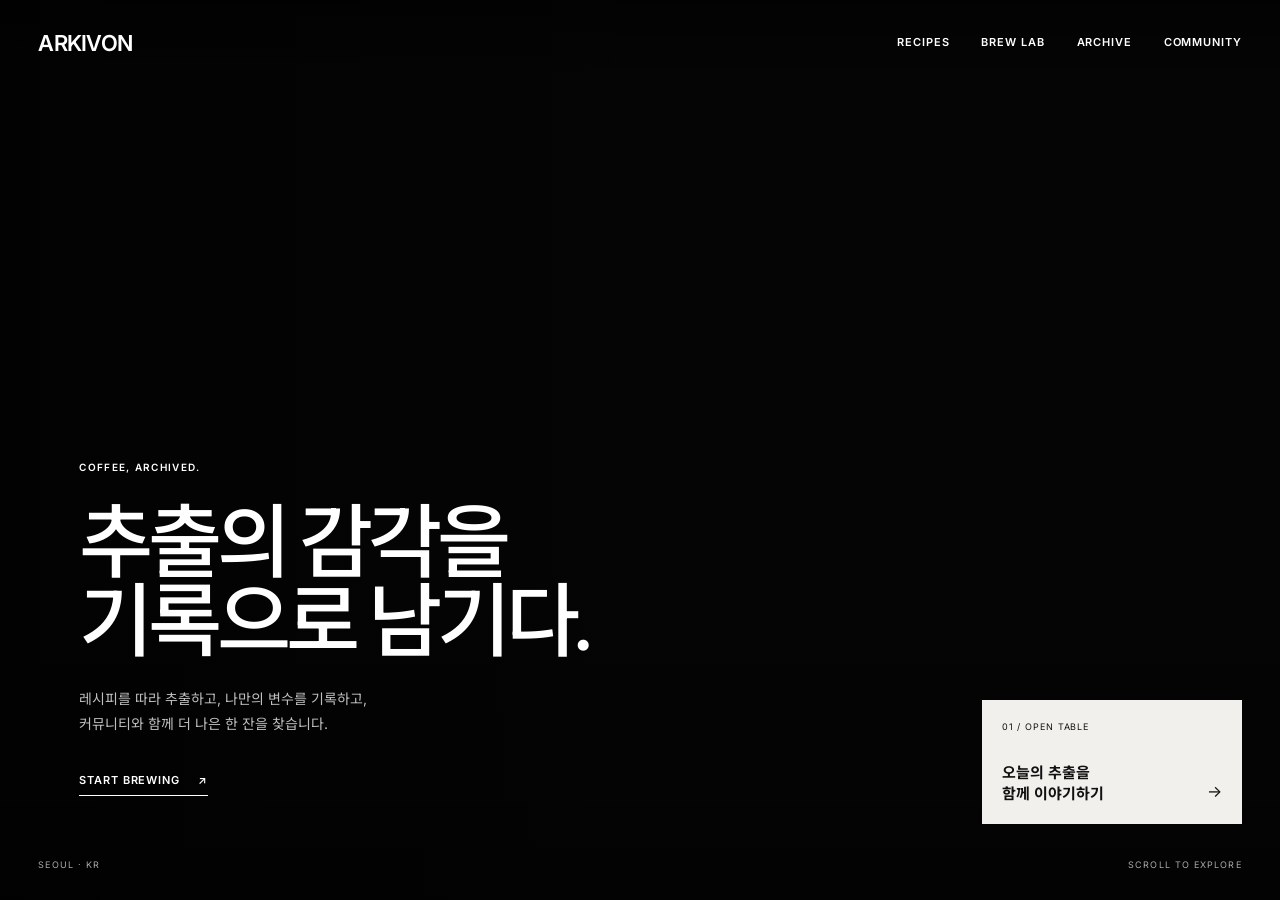
==== commit f4764d65: "ARKIVON: separate experience into focused pages" ====
--- a/index.html
+++ b/index.html
@@ -1,396 +1,45 @@
 <!doctype html>
 <html lang="ko">
-  <head>
-    <meta charset="UTF-8" />
-    <meta name="viewport" content="width=device-width, initial-scale=1.0" />
-    <meta
-      name="description"
-      content="레시피를 따라 추출하고, 모든 변수를 기록하고, 함께 더 나은 한 잔을 토론하는 커피 플랫폼 DIAL IN의 인터랙티브 프로토타입"
-    />
-    <meta name="theme-color" content="#e8e8e4" />
-    <title>DIAL IN — Brew better, together.</title>
-    <link rel="preconnect" href="https://fonts.googleapis.com" />
-    <link rel="preconnect" href="https://fonts.gstatic.com" crossorigin />
-    <link
-      href="https://fonts.googleapis.com/css2?family=DM+Mono:wght@300;400;500&family=Inter:wght@400;500;600&family=Noto+Sans+KR:wght@300;400;500;600;700&display=swap"
-      rel="stylesheet"
-    />
-    <link rel="stylesheet" href="styles.css" />
-    <script src="app.js" defer></script>
-  </head>
-  <body>
-    <a class="skip-link" href="#main">본문으로 바로가기</a>
-    <div class="noise" aria-hidden="true"></div>
-    <div class="cursor" aria-hidden="true"><span></span></div>
-    <div class="page-progress" aria-hidden="true"><span></span></div>
+<head>
+  <meta charset="utf-8">
+  <meta name="viewport" content="width=device-width,initial-scale=1">
+  <meta name="theme-color" content="#080808">
+  <meta name="description" content="ARKIVON — 기록하고, 추출하고, 함께 더 나은 커피를 찾는 곳.">
+  <title>ARKIVON — Coffee, archived.</title>
+  <link rel="stylesheet" href="styles.css">
+  <script src="app.js" defer></script>
+</head>
+<body class="home-page">
+  <header class="site-header site-header--over" data-header>
+    <a class="wordmark" href="index.html" aria-label="ARKIVON 홈">ARKIVON</a>
+    <button class="menu-toggle" type="button" aria-expanded="false" aria-controls="main-nav">MENU</button>
+    <nav class="main-nav" id="main-nav" aria-label="주 메뉴">
+      <a href="recipes.html">RECIPES</a>
+      <a href="lab.html">BREW LAB</a>
+      <a href="archive.html">ARCHIVE</a>
+      <a href="community.html">COMMUNITY</a>
+    </nav>
+  </header>
 
-    <header class="site-header" data-header>
-      <a class="wordmark magnetic" href="#top" aria-label="DIAL IN 홈">DIAL IN<span>°</span></a>
-      <nav class="desktop-nav" aria-label="주요 메뉴">
-        <a href="#recipes">RECIPES</a>
-        <a href="#lab">BREW LAB</a>
-        <a href="#archive">ARCHIVE</a>
-        <a href="#community">COMMUNITY</a>
-      </nav>
-      <div class="header-actions">
-        <span class="live-clock mono" data-clock>SEO 00:00</span>
-        <button class="icon-button magnetic" type="button" data-menu-button aria-label="메뉴 열기" aria-expanded="false">
-          <span></span><span></span>
-        </button>
-      </div>
-    </header>
-
-    <div class="menu-overlay" data-menu-overlay aria-hidden="true">
-      <nav aria-label="모바일 메뉴">
-        <a href="#recipes">01 — Recipes</a>
-        <a href="#lab">02 — Brew lab</a>
-        <a href="#archive">03 — Archive</a>
-        <a href="#community">04 — Community</a>
-      </nav>
-      <p>Every variable tells a story.</p>
+  <main class="hero" aria-label="ARKIVON 소개">
+    <video class="hero-video" autoplay muted loop playsinline preload="auto">
+      <source src="assets/arkivon-hero.mp4" type="video/mp4">
+    </video>
+    <div class="hero-shade" aria-hidden="true"></div>
+    <div class="hero-copy reveal">
+      <p class="eyebrow">COFFEE, ARCHIVED.</p>
+      <h1>추출의 감각을<br>기록으로 남기다.</h1>
+      <p>레시피를 따라 추출하고, 나만의 변수를 기록하고,<br>커뮤니티와 함께 더 나은 한 잔을 찾습니다.</p>
+      <a class="text-link text-link--light" href="recipes.html">START BREWING <span>↗</span></a>
     </div>
-
-    <main id="main">
-      <section class="hero" id="top" aria-labelledby="hero-title">
-        <div class="hero-grid" aria-hidden="true"></div>
-        <div class="hero-kicker mono reveal">THE OPEN BREW ARCHIVE · SEOUL / ONLINE</div>
-
-        <div class="hero-copy reveal">
-          <h1 id="hero-title">당신의 다음 한 잔을<br /><em>우연에 맡기지 마세요.</em></h1>
-          <p>
-            검증된 레시피의 흐름을 따라 추출하고,<br />
-            물부터 날씨까지 모든 변수를 기록하세요.
-          </p>
-          <button class="pill-button magnetic" type="button" data-start-brew>
-            <span>추출 시작</span><span class="arrow">↗</span>
-          </button>
-        </div>
-
-        <div class="hero-media reveal" data-hero-media>
-          <div class="media-chrome">
-            <span class="mono">FEATURED MOTION</span>
-            <span class="mono" data-media-count>01 / 03</span>
-          </div>
-          <div class="media-window">
-            <iframe
-              data-media-frame
-              src="https://www.youtube-nocookie.com/embed/123zLI3JoRQ?autoplay=1&mute=1&controls=0&loop=1&playlist=123zLI3JoRQ&modestbranding=1&playsinline=1&rel=0"
-              title="Tetsu Kasuya 커피 레시피 영상"
-              loading="eager"
-              allow="autoplay; encrypted-media; picture-in-picture"
-              referrerpolicy="strict-origin-when-cross-origin"
-            ></iframe>
-            <div class="media-filter" aria-hidden="true"></div>
-            <div class="media-center-mark" aria-hidden="true"><span></span></div>
-            <a
-              class="media-play magnetic"
-              data-media-link
-              href="https://www.youtube.com/watch?v=123zLI3JoRQ"
-              target="_blank"
-              rel="noreferrer"
-              aria-label="선택한 영상을 새 창에서 보기"
-              >PLAY ↗</a
-            >
-          </div>
-          <div class="media-caption">
-            <div>
-              <span class="mono">NOW SHOWING</span>
-              <strong data-media-title>World Champion Recipe</strong>
-            </div>
-            <div class="media-pagination" aria-label="영상 선택">
-              <button class="is-active" type="button" data-media-index="0" aria-label="첫 번째 영상">01</button>
-              <button type="button" data-media-index="1" aria-label="두 번째 영상">02</button>
-              <button type="button" data-media-index="2" aria-label="세 번째 영상">03</button>
-            </div>
-          </div>
-        </div>
-
-        <aside class="hero-aside reveal">
-          <div>
-            <span class="mono">TODAY'S CONDITION</span>
-            <strong>18°C / 58%</strong>
-            <small>맑음 · 서울</small>
-          </div>
-          <div>
-            <span class="mono">COMMUNITY BREWS</span>
-            <strong data-brew-count>2,481</strong>
-            <small>이번 주 기록</small>
-          </div>
-        </aside>
-
-        <div class="hero-scroll mono" aria-hidden="true">SCROLL TO DIAL IN <span>↓</span></div>
-      </section>
-
-      <section class="ticker" aria-label="주요 기록 항목">
-        <div class="ticker-track">
-          <span>WATER</span><i>✳</i><span>BEANS</span><i>✳</i><span>GRINDER</span><i>✳</i><span>WEATHER</span><i>✳</i><span>DEGASSING</span><i>✳</i><span>POUR</span><i>✳</i><span>TASTE</span><i>✳</i>
-          <span>WATER</span><i>✳</i><span>BEANS</span><i>✳</i><span>GRINDER</span><i>✳</i><span>WEATHER</span><i>✳</i><span>DEGASSING</span><i>✳</i><span>POUR</span><i>✳</i><span>TASTE</span><i>✳</i>
-        </div>
-      </section>
-
-      <section class="manifesto section-pad" aria-labelledby="manifesto-title">
-        <div class="section-index mono">00 / WHY</div>
-        <div class="manifesto-copy reveal">
-          <p class="eyebrow">COFFEE IS A SERIES OF DECISIONS.</p>
-          <h2 id="manifesto-title">
-            같은 원두도, 같은 사람도,<br />
-            <span>오늘의 커피는 다릅니다.</span>
-          </h2>
-          <p class="body-copy">
-            DIAL IN은 정답을 약속하지 않습니다. 대신 한 잔을 만든 모든 선택을 빠짐없이 남기고,
-            그 기록을 레시피와 사람 사이의 대화로 바꿉니다.
-          </p>
-        </div>
-        <div class="manifesto-numbers reveal" aria-label="플랫폼 핵심 지표 예시">
-          <div><strong>01</strong><span>GUIDED<br />BREWING</span></div>
-          <div><strong>∞</strong><span>CUSTOM<br />VARIABLES</span></div>
-          <div><strong>1:1</strong><span>RECORD TO<br />DISCUSSION</span></div>
-        </div>
-      </section>
-
-      <section class="recipes section-pad" id="recipes" aria-labelledby="recipes-title">
-        <div class="section-heading reveal">
-          <div>
-            <span class="section-index mono">01 / RECIPES</span>
-            <h2 id="recipes-title">따라가는 레시피.</h2>
-          </div>
-          <p>유명 브루어의 레시피를 타임라인으로 재구성했습니다. 다음 물 붓기 순간을 화면과 소리로 알려드립니다.</p>
-        </div>
-
-        <div class="recipe-grid" data-recipe-grid>
-          <article class="recipe-card is-featured reveal" data-recipe="46">
-            <div class="card-top">
-              <span class="mono">01 / V60</span><span class="status-dot">COMMUNITY PICK</span>
-            </div>
-            <div class="recipe-visual visual-46" aria-hidden="true">
-              <svg viewBox="0 0 420 330" role="img">
-                <circle cx="210" cy="142" r="110"></circle>
-                <circle cx="210" cy="142" r="76"></circle>
-                <path d="M128 122h164l-29 115H157z"></path>
-                <path d="M174 237h72v45h-72z"></path>
-                <path d="M194 68c-18 35 28 35 8 70"></path>
-                <path d="M229 66c-20 38 27 38 4 72"></path>
-              </svg>
-              <span class="visual-number">46</span>
-            </div>
-            <div class="recipe-info">
-              <p>TETSU KASUYA</p>
-              <h3>4:6 Method</h3>
-              <div class="recipe-meta mono"><span>20G</span><span>300G</span><span>93°C</span><span>03:30</span></div>
-            </div>
-            <button class="card-action magnetic" type="button" data-open-recipe="46"><span>이 레시피로 추출</span><span>↗</span></button>
-          </article>
-
-          <article class="recipe-card reveal" data-recipe="onecup">
-            <div class="card-top">
-              <span class="mono">02 / V60</span><span class="status-dot">BALANCED</span>
-            </div>
-            <div class="recipe-visual visual-one" aria-hidden="true">
-              <div class="orbital-ring"><span></span></div>
-              <span class="visual-number">1C</span>
-            </div>
-            <div class="recipe-info">
-              <p>JAMES HOFFMANN</p>
-              <h3>One Cup V60</h3>
-              <div class="recipe-meta mono"><span>15G</span><span>250G</span><span>100°C</span><span>03:00</span></div>
-            </div>
-            <button class="card-action magnetic" type="button" data-open-recipe="onecup"><span>이 레시피로 추출</span><span>↗</span></button>
-          </article>
-
-          <article class="recipe-card reveal" data-recipe="april">
-            <div class="card-top">
-              <span class="mono">03 / FLAT BED</span><span class="status-dot">SWEET</span>
-            </div>
-            <div class="recipe-visual visual-april" aria-hidden="true">
-              <div class="stacked-lines"></div>
-              <span class="visual-number">A3</span>
-            </div>
-            <div class="recipe-info">
-              <p>APRIL</p>
-              <h3>Three Pour</h3>
-              <div class="recipe-meta mono"><span>12G</span><span>200G</span><span>92°C</span><span>02:30</span></div>
-            </div>
-            <button class="card-action magnetic" type="button" data-open-recipe="april"><span>이 레시피로 추출</span><span>↗</span></button>
-          </article>
-        </div>
-        <p class="recipe-note mono">* 레시피 수치와 출처는 프로토타입용 예시이며, 정식 서비스에서는 원저자 공개 자료를 검수해 연결합니다.</p>
-      </section>
-
-      <section class="timer-showcase" aria-labelledby="timer-showcase-title">
-        <div class="timer-showcase-copy reveal">
-          <span class="section-index mono">02 / GUIDED TIMER</span>
-          <h2 id="timer-showcase-title">화면을 보지 않아도<br />다음 동작을 알 수 있게.</h2>
-          <p>각 단계가 바뀔 때 화면, 소리, 진동으로 알려줍니다. 한 손은 주전자에 두세요.</p>
-          <button class="text-button magnetic" type="button" data-start-brew>라이브 타이머 체험 <span>→</span></button>
-        </div>
-        <div class="timer-demo reveal" aria-hidden="true">
-          <div class="timer-demo-header mono"><span>STEP 02 / 05</span><span>FLOW 4.2 G/S</span></div>
-          <div class="demo-time">00:45</div>
-          <div class="demo-instruction"><span>POUR TO</span><strong>120g</strong></div>
-          <div class="demo-ring"><span></span></div>
-          <div class="demo-timeline">
-            <span class="done"></span><span class="active"></span><span></span><span></span><span></span>
-          </div>
-        </div>
-      </section>
-
-      <section class="brew-lab section-pad" id="lab" aria-labelledby="lab-title">
-        <div class="section-heading reveal">
-          <div>
-            <span class="section-index mono">03 / BREW LAB</span>
-            <h2 id="lab-title">내 기록의 필드는<br />내가 정합니다.</h2>
-          </div>
-          <p>처음에는 꼭 필요한 것만. 익숙해지면 물의 경도, 날씨, 디게싱, 교반까지 원하는 변수를 더하세요.</p>
-        </div>
-
-        <div class="lab-layout">
-          <div class="field-editor reveal">
-            <div class="panel-label"><span>RECORD FIELDS</span><small>탭해서 포함 / 제외</small></div>
-            <div class="field-chips" data-field-chips></div>
-            <form class="add-field" data-add-field-form>
-              <label class="sr-only" for="custom-field">새 기록 항목 이름</label>
-              <input id="custom-field" name="field" type="text" maxlength="18" placeholder="새 항목 추가 (예: TDS)" />
-              <button type="submit" aria-label="기록 항목 추가">＋</button>
-            </form>
-            <div class="field-hint mono"><span data-field-count>08 FIELDS ACTIVE</span><span>AUTO SAVED</span></div>
-          </div>
-
-          <form class="brew-form reveal" data-brew-form>
-            <div class="brew-form-top">
-              <div><span class="mono">NEW BREW / TODAY</span><h3>ETHIOPIA<br />BENTI NENKA</h3></div>
-              <div class="score-dial" aria-label="예상 만족도 4.6점"><span>4.6</span><small>/ 5</small></div>
-            </div>
-            <div class="dynamic-fields" data-dynamic-fields></div>
-            <div class="brew-notes">
-              <label for="brew-notes">TASTING NOTES</label>
-              <textarea id="brew-notes" name="notes" rows="3" placeholder="복숭아, 얼그레이, 긴 단맛…"></textarea>
-            </div>
-            <button class="save-brew magnetic" type="submit"><span>추출 기록 저장</span><span>ARCHIVE ↗</span></button>
-          </form>
-        </div>
-      </section>
-
-      <section class="archive section-pad" id="archive" aria-labelledby="archive-title">
-        <div class="section-heading reveal">
-          <div>
-            <span class="section-index mono">04 / ARCHIVE</span>
-            <h2 id="archive-title">기록은 쌓일수록<br />취향에 가까워집니다.</h2>
-          </div>
-          <p>지난 추출을 비교하고, 다시 만들고 싶은 한 잔은 레시피로 저장하세요.</p>
-        </div>
-        <div class="archive-toolbar reveal">
-          <div class="archive-tabs" role="tablist" aria-label="아카이브 필터">
-            <button class="is-active" type="button">ALL</button><button type="button">FAVORITES</button><button type="button">SHARED</button>
-          </div>
-          <button class="round-button magnetic" type="button" data-export>EXPORT ↓</button>
-        </div>
-        <div class="archive-list" data-archive-list></div>
-      </section>
-
-      <section class="community section-pad" id="community" aria-labelledby="community-title">
-        <div class="community-head reveal">
-          <span class="section-index mono">05 / COMMUNITY</span>
-          <h2 id="community-title">좋은 질문이<br />좋은 커피를 만듭니다.</h2>
-          <p>기록을 공유하고, 변수 하나를 바꿨을 때 무엇이 달라졌는지 함께 이야기하세요.</p>
-          <button class="pill-button light magnetic" type="button" data-new-post><span>이야기 시작하기</span><span>＋</span></button>
-        </div>
-        <div class="community-feed" data-community-feed>
-          <article class="community-post reveal">
-            <div class="post-meta"><span class="avatar">MK</span><div><strong>min.kaffee</strong><small>12분 전 · 서울</small></div><span class="mono"># WATER</span></div>
-            <h3>같은 원두, 물만 바꿨는데 애프터가 완전히 달라졌어요.</h3>
-            <p>GH 60 / KH 30에서 단맛은 좋았지만 피니시가 짧았습니다. KH를 20으로 내리니 베르가못이 훨씬 오래 남네요.</p>
-            <div class="post-brew"><span>ETHIOPIA BENTI NENKA</span><span>V60 · 15:250 · 93°C</span><strong>4.7</strong></div>
-            <div class="post-actions"><button type="button" data-like>♡ <span>28</span></button><button type="button" data-discuss>DISCUSS 07</button><button type="button" data-share>SHARE ↗</button></div>
-          </article>
-          <article class="community-post reveal">
-            <div class="post-meta"><span class="avatar inverted">WR</span><div><strong>washed.room</strong><small>1시간 전 · 부산</small></div><span class="mono"># RECIPE</span></div>
-            <h3>4:6 첫 두 번의 푸어 비율, 어디까지 바꿔보셨나요?</h3>
-            <p>산미를 올리려고 50g / 70g으로 시작했습니다. 분쇄도는 유지했는데 클린컵도 좋아진 느낌이라 비교 기록을 공유합니다.</p>
-            <div class="post-brew"><span>KENYA GICHATHAINI</span><span>V60 · 20:300 · 92°C</span><strong>4.5</strong></div>
-            <div class="post-actions"><button type="button" data-like>♡ <span>41</span></button><button type="button" data-discuss>DISCUSS 12</button><button type="button" data-share>SHARE ↗</button></div>
-          </article>
-        </div>
-      </section>
-
-      <section class="brand-log section-pad" aria-labelledby="brand-title">
-        <div class="brand-log-copy reveal">
-          <span class="section-index mono">06 / ROASTER LOG</span>
-          <h2 id="brand-title">브랜드가 직접 남기는<br />가장 생생한 브루 노트.</h2>
-          <p>로스터가 배전 직후부터 최적의 디게싱 구간까지 매일 추출하고 변화 과정을 공개하는 공간입니다.</p>
-          <a class="text-button" href="#community">브랜드 로그 둘러보기 <span>→</span></a>
-        </div>
-        <div class="brand-log-visual reveal">
-          <div class="log-card log-card-main">
-            <div class="log-logo">MØ</div>
-            <div><span class="mono">MONO ROASTERS · OFFICIAL</span><h3>COLOMBIA<br />EL DIVISO</h3></div>
-            <div class="degassing-chart" aria-label="디게싱 14일 변화 차트">
-              <svg viewBox="0 0 540 150" role="img">
-                <path d="M0 116 C52 108,70 40,122 68 S190 108,238 64 S310 32,355 74 S430 124,540 38"></path>
-                <line x1="0" x2="540" y1="125" y2="125"></line>
-                <circle cx="355" cy="74" r="7"></circle>
-              </svg>
-              <div class="chart-labels mono"><span>D+03</span><span>D+07</span><span>D+10</span><span>D+14</span></div>
-            </div>
-            <div class="log-result"><span>오늘의 권장 구간</span><strong>D+10—14</strong></div>
-          </div>
-          <div class="log-card log-card-back"><span class="mono">LATEST UPDATE</span><strong>오늘 08:42</strong><p>향미가 열리는 속도가 어제보다 빨라졌습니다.</p></div>
-        </div>
-      </section>
-    </main>
-
-    <footer class="site-footer">
-      <div class="footer-top">
-        <p>다음 한 잔을 기록할 준비가 되었나요?</p>
-        <button class="pill-button inverse magnetic" type="button" data-start-brew><span>START BREWING</span><span>↗</span></button>
-      </div>
-      <div class="footer-wordmark" aria-hidden="true">DIAL IN</div>
-      <div class="footer-bottom">
-        <div><strong>DIAL IN°</strong><span>THE OPEN BREW ARCHIVE</span></div>
-        <nav aria-label="푸터 메뉴"><a href="#recipes">RECIPES</a><a href="#lab">LAB</a><a href="#archive">ARCHIVE</a><a href="#community">COMMUNITY</a></nav>
-        <div class="mono"><span>PROTOTYPE V0.1</span><span>© 2026</span></div>
-      </div>
-    </footer>
-
-    <dialog class="brew-dialog" data-brew-dialog>
-      <div class="dialog-shell">
-        <header class="dialog-header">
-          <a class="wordmark" href="#top">DIAL IN<span>°</span></a>
-          <div class="dialog-recipe"><span class="mono">ACTIVE RECIPE</span><strong data-dialog-recipe>4:6 METHOD</strong></div>
-          <button class="close-button magnetic" type="button" data-close-dialog aria-label="타이머 닫기">×</button>
-        </header>
-        <div class="brew-timer-layout">
-          <div class="brew-progress-panel">
-            <div class="timer-status mono"><span data-step-label>STEP 01 / 05</span><span data-timer-state>READY</span></div>
-            <div class="main-timer" data-main-timer>00:00</div>
-            <div class="timer-command"><span data-command-label>READY</span><strong data-command-value>준비되면 시작하세요</strong></div>
-            <div class="progress-track"><span data-progress-bar></span></div>
-            <div class="timer-controls">
-              <button class="timer-primary magnetic" type="button" data-timer-toggle>START</button>
-              <button type="button" data-timer-reset>RESET</button>
-              <button type="button" data-timer-sound aria-pressed="true">SOUND ON</button>
-            </div>
-          </div>
-          <div class="brew-steps-panel">
-            <div class="recipe-summary" data-recipe-summary></div>
-            <ol class="brew-steps" data-brew-steps></ol>
-            <button class="save-after-brew" type="button" data-save-after-brew disabled>추출 완료 후 기록 남기기 <span>→</span></button>
-          </div>
-        </div>
-      </div>
-    </dialog>
-
-    <dialog class="post-dialog" data-post-dialog>
-      <form method="dialog" class="post-form" data-post-form>
-        <button class="close-button" type="button" data-close-post aria-label="게시글 작성 닫기">×</button>
-        <span class="section-index mono">NEW DISCUSSION</span>
-        <h2>무엇이 달라졌나요?</h2>
-        <label>제목<input name="title" type="text" required maxlength="80" placeholder="비교하고 싶은 변수나 질문" /></label>
-        <label>이야기<textarea name="body" required rows="6" placeholder="원두, 레시피, 바꾼 변수와 맛의 변화를 적어주세요."></textarea></label>
-        <div class="form-row"><label>태그<input name="tag" type="text" maxlength="14" placeholder="예: GRIND" /></label><label>평점<input name="score" type="number" min="1" max="5" step="0.1" value="4.5" /></label></div>
-        <button class="save-brew" type="submit"><span>커뮤니티에 올리기</span><span>POST ↗</span></button>
-      </form>
-    </dialog>
-
-    <div class="toast" data-toast role="status" aria-live="polite"></div>
-  </body>
+    <div class="hero-meta" aria-hidden="true">
+      <span>SEOUL · KR</span><span>SCROLL TO EXPLORE</span>
+    </div>
+    <a class="hero-tile" href="community.html">
+      <span>01 / OPEN TABLE</span>
+      <strong>오늘의 추출을<br>함께 이야기하기</strong>
+      <i>→</i>
+    </a>
+  </main>
+</body>
 </html>
--- a/styles.css
+++ b/styles.css
@@ -0,0 +1,83 @@
+@import url('https://fonts.googleapis.com/css2?family=Inter:wght@400;500;600&family=Noto+Sans+KR:wght@400;500;600&display=swap');
+
+:root{--paper:#f1f0ed;--ink:#111;--muted:#74736f;--line:#d2d0ca;--white:#fff;--ease:cubic-bezier(.22,1,.36,1)}
+*{box-sizing:border-box}
+html{scroll-behavior:smooth}
+body{margin:0;background:var(--paper);color:var(--ink);font-family:Inter,'Noto Sans KR',sans-serif;line-height:1.55;-webkit-font-smoothing:antialiased}
+a{color:inherit;text-decoration:none}
+button,input,textarea,select{font:inherit;color:inherit}
+button,a{touch-action:manipulation}
+button{cursor:pointer}
+::selection{background:#111;color:#fff}
+
+.site-header{height:86px;padding:0 3vw;display:flex;align-items:center;justify-content:space-between;border-bottom:1px solid var(--line);position:relative;z-index:30;background:rgba(241,240,237,.94);backdrop-filter:blur(18px)}
+.site-header--over{position:absolute;top:0;left:0;width:100%;background:linear-gradient(#0008,transparent);border:0;color:#fff;backdrop-filter:none}
+.wordmark{font-size:22px;font-weight:600;letter-spacing:-.035em}
+.main-nav{display:flex;gap:32px;align-items:center}
+.main-nav a{font-size:11px;font-weight:600;letter-spacing:.08em;position:relative;padding:8px 0}
+.main-nav a::after{content:"";position:absolute;left:0;bottom:2px;width:100%;height:1px;background:currentColor;transform:scaleX(0);transform-origin:right;transition:transform .4s var(--ease)}
+.main-nav a:hover::after,.main-nav a.active::after{transform:scaleX(1);transform-origin:left}
+.menu-toggle{display:none;border:0;background:none;font-size:11px;font-weight:600;letter-spacing:.08em}
+
+.hero{height:100svh;min-height:620px;position:relative;overflow:hidden;background:#050505;color:#fff}
+.hero-video{width:100%;height:100%;object-fit:contain;display:block;background:#050505;animation:soft-in 1.3s var(--ease) both}
+.hero-shade{position:absolute;inset:0;background:linear-gradient(90deg,rgba(0,0,0,.58),transparent 58%),linear-gradient(0deg,rgba(0,0,0,.4),transparent 42%);pointer-events:none}
+.hero-copy{position:absolute;left:6.2vw;top:50%;transform:translateY(-43%);max-width:600px}
+.eyebrow,.section-label{font-size:10px;letter-spacing:.13em;font-weight:600;text-transform:uppercase}
+.hero-copy h1{font-size:clamp(46px,6.3vw,104px);line-height:.98;letter-spacing:-.065em;font-weight:500;margin:26px 0}
+.hero-copy>p:not(.eyebrow){font-size:14px;color:#ffffffbf;line-height:1.8}
+.text-link{display:inline-flex;gap:18px;align-items:center;margin-top:22px;font-size:11px;font-weight:600;letter-spacing:.08em;border-bottom:1px solid currentColor;padding-bottom:6px}
+.text-link span{transition:transform .35s var(--ease)}.text-link:hover span{transform:translate(4px,-4px)}
+.hero-meta{position:absolute;bottom:28px;left:3vw;right:3vw;display:flex;justify-content:space-between;font-size:9px;letter-spacing:.12em;color:#ffffffaa}
+.hero-tile{position:absolute;right:3vw;bottom:76px;width:260px;padding:20px;background:#f1f0ed;color:#111;display:grid;grid-template-columns:1fr auto;gap:28px;transition:transform .45s var(--ease),background .3s}
+.hero-tile:hover{transform:translateY(-8px);background:#fff}
+.hero-tile span{grid-column:1/-1;font-size:9px;letter-spacing:.1em}.hero-tile strong{font-size:15px;line-height:1.4}.hero-tile i{font-style:normal;align-self:end}
+
+main{min-height:70vh}
+.page-intro{padding:110px 6vw 95px;border-bottom:1px solid var(--line)}
+.page-intro h1{font-size:clamp(48px,7vw,112px);font-weight:500;letter-spacing:-.07em;line-height:.96;margin:26px 0 36px;max-width:1100px}
+.page-intro .lede{max-width:610px;margin-left:auto;color:#595854;font-size:15px;line-height:1.85}
+.page-intro--row{display:flex;align-items:flex-end;justify-content:space-between;gap:40px}
+.page-intro--row h1{margin-bottom:0}
+.section-label{color:var(--muted)}
+
+.recipe-stage{display:grid;grid-template-columns:minmax(250px,31%) 1fr;border-bottom:1px solid var(--line)}
+.recipe-index{padding:65px 3vw 80px;border-right:1px solid var(--line)}
+.recipe-choice{width:100%;display:grid;grid-template-columns:32px 1fr;gap:6px 14px;text-align:left;padding:24px 0;border:0;border-bottom:1px solid var(--line);background:none;opacity:.45;transition:opacity .3s,padding .35s var(--ease)}
+.recipe-choice:hover,.recipe-choice.active{opacity:1;padding-left:8px}
+.recipe-choice span{font-size:10px}.recipe-choice strong{font-size:17px}.recipe-choice small{grid-column:2;font-size:11px;color:var(--muted)}
+.recipe-note{font-size:11px;color:var(--muted);line-height:1.7;margin-top:34px;max-width:280px}
+.timer-card{padding:64px 6vw 80px;background:#f7f6f3}
+.timer-topline{display:flex;justify-content:space-between;font-size:10px;letter-spacing:.12em}
+.timer-reading{display:flex;align-items:baseline;gap:12px;margin:42px 0 26px}.timer-reading strong{font-size:clamp(76px,12vw,180px);font-weight:400;line-height:.85;letter-spacing:-.085em;font-variant-numeric:tabular-nums}.timer-reading span{color:var(--muted);font-size:15px}
+.pour-now{display:grid;grid-template-columns:1fr auto;align-items:end;border-top:1px solid #111;border-bottom:1px solid var(--line);padding:20px 0 24px}.pour-now p{font-size:12px;letter-spacing:.08em}.pour-now strong{font-size:64px;font-weight:400;line-height:1;letter-spacing:-.06em}.pour-now strong small{font-size:16px}.pour-now>span{font-size:13px;color:var(--muted)}
+.timer-progress{height:3px;background:#d6d4cf;margin:30px 0}.timer-progress i{display:block;height:100%;width:0;background:#111;transition:width .3s linear}
+.step-list{margin:0;padding:0;list-style:none;display:grid;grid-template-columns:repeat(5,1fr);gap:0;border-top:1px solid var(--line)}
+.step-list li{padding:16px 10px 16px 0;border-right:1px solid var(--line);opacity:.35;transition:opacity .3s}.step-list li:last-child{border:0}.step-list li.active{opacity:1}.step-list time,.step-list span{display:block;font-size:9px;letter-spacing:.08em}.step-list strong{display:block;font-size:20px;margin:7px 0}.step-list span{color:var(--muted)}
+.timer-actions,.form-actions{display:flex;gap:10px;align-items:center;margin-top:34px}
+.button{border:1px solid #111;padding:15px 22px;min-height:48px;font-size:10px;font-weight:600;letter-spacing:.09em;text-transform:uppercase;display:inline-flex;align-items:center;justify-content:center;transition:background .3s,color .3s,transform .3s var(--ease)}.button:hover{transform:translateY(-2px)}.button--dark{background:#111;color:#fff}.button--dark:hover{background:#333}.button--ghost{background:transparent}
+
+.lab-layout{display:grid;grid-template-columns:minmax(300px,36%) 1fr;border-bottom:1px solid var(--line)}
+.lab-side{padding:70px 5vw 90px;border-right:1px solid var(--line)}.lab-side h2,.form-heading h2,.dialog-head h2{font-size:clamp(36px,4.4vw,66px);font-weight:500;letter-spacing:-.055em;line-height:1.02;margin:22px 0}.lab-side>p:not(.section-label){font-size:13px;color:var(--muted);max-width:360px}
+.field-toggles{margin-top:42px;border-top:1px solid var(--line)}.field-toggle{display:flex;justify-content:space-between;align-items:center;border-bottom:1px solid var(--line);padding:14px 0;font-size:12px}.field-toggle input{accent-color:#111}
+.add-field{display:flex;margin-top:20px;border-bottom:1px solid #111}.add-field input{border:0;background:none;width:100%;padding:12px 0;outline:none}.add-field button{border:0;background:none;font-size:22px}
+.brew-form{padding:70px 6vw 90px;background:#f7f6f3}.form-heading{display:flex;justify-content:space-between;align-items:flex-start}.form-heading span{font-size:10px;letter-spacing:.08em;color:var(--muted)}
+.form-grid{display:grid;grid-template-columns:1fr 1fr;gap:26px 18px}.form-field{display:flex;flex-direction:column;gap:9px}.form-field--wide{grid-column:1/-1}.form-field>span{font-size:9px;letter-spacing:.11em;color:var(--muted);font-weight:600}.form-field input,.form-field textarea,.form-field select{width:100%;border:0;border-bottom:1px solid var(--line);background:transparent;padding:12px 0;outline:none;border-radius:0}.form-field textarea{resize:vertical}.form-field input:focus,.form-field textarea:focus,.form-field select:focus{border-color:#111}.save-status{font-size:11px;color:var(--muted)}
+
+.archive-toolbar,.community-strip{margin:0 3vw;min-height:90px;border-bottom:1px solid #111;display:flex;align-items:center;justify-content:space-between;font-size:11px;letter-spacing:.08em}.archive-toolbar label{display:flex;align-items:center;gap:18px}.archive-toolbar input{border:0;border-bottom:1px solid var(--line);background:none;padding:8px;outline:none}.archive-list,.post-feed{padding:0 3vw 90px}.empty-state{padding:100px 0;text-align:center}.empty-state h2{font-size:42px;letter-spacing:-.04em;font-weight:500}.empty-state p{color:var(--muted)}
+.archive-card{display:grid;grid-template-columns:70px minmax(180px,1.4fr) minmax(240px,2fr) auto;gap:28px;align-items:start;padding:34px 0;border-bottom:1px solid var(--line)}.archive-card .index{font-size:11px}.archive-card h2{font-size:25px;letter-spacing:-.04em;margin:0 0 8px}.archive-card .date{font-size:10px;color:var(--muted)}.brew-specs{display:flex;flex-wrap:wrap;gap:10px 20px;margin:0;padding:0;list-style:none}.brew-specs li{font-size:11px}.brew-specs b{display:block;font-size:8px;letter-spacing:.1em;color:var(--muted);margin-bottom:4px}.archive-card .notes{font-size:12px;color:var(--muted);margin:18px 0 0}.card-actions{display:flex;flex-direction:column;gap:8px}.mini-button{border:0;background:none;border-bottom:1px solid #111;padding:4px 0;font-size:9px;letter-spacing:.08em}.mini-button.danger{color:#9f3027;border-color:#9f3027}
+
+.community-strip p{margin:0}.community-strip span{color:#5c8f57}.post-card{display:grid;grid-template-columns:70px minmax(240px,1.6fr) minmax(220px,1fr) 100px;gap:28px;padding:38px 0;border-bottom:1px solid var(--line);align-items:start;transition:padding .35s var(--ease)}.post-card:hover{padding-left:8px}.post-card .index{font-size:10px}.post-card h2{font-size:28px;line-height:1.2;letter-spacing:-.045em;margin:0 0 12px}.post-card .post-body{font-size:13px;color:var(--muted);margin:0}.post-meta{font-size:10px;color:var(--muted);display:flex;gap:8px;flex-wrap:wrap;margin-bottom:18px}.attachment{border:1px solid var(--line);padding:17px}.attachment>span{font-size:8px;letter-spacing:.1em;color:var(--muted)}.attachment h3{font-size:15px;margin:10px 0}.attachment dl{display:grid;grid-template-columns:repeat(2,1fr);gap:8px;margin:0}.attachment dt{font-size:8px;color:var(--muted)}.attachment dd{font-size:11px;margin:2px 0 0}.post-discuss{text-align:right}.post-discuss button{border:0;background:none;padding:0;font-size:10px;letter-spacing:.08em}.post-discuss strong{display:block;font-size:26px;font-weight:400;margin-top:5px}
+
+.dialog{border:0;padding:0;background:transparent;width:min(920px,94vw);max-height:94vh}.dialog::backdrop{background:#111c;backdrop-filter:blur(8px)}.dialog-panel{background:var(--paper);padding:42px;max-height:92vh;overflow:auto}.dialog-head{display:flex;justify-content:space-between;align-items:flex-start;border-bottom:1px solid var(--line);margin-bottom:30px}.icon-button{border:0;background:none;font-size:30px;line-height:1;padding:0}.discussion-title{font-size:clamp(34px,5vw,64px);letter-spacing:-.055em;line-height:1.05;margin:20px 0}.discussion-body{font-size:14px;line-height:1.8;max-width:680px}.comments{margin-top:45px;border-top:1px solid #111}.comment{padding:22px 0;border-bottom:1px solid var(--line)}.comment-meta{display:flex;justify-content:space-between;font-size:9px;color:var(--muted)}.comment p{font-size:13px}.comment-form{display:grid;grid-template-columns:150px 1fr auto;gap:10px;margin-top:28px}.comment-form input{border:0;border-bottom:1px solid var(--line);background:transparent;padding:12px 0;outline:none}
+
+.site-footer{padding:75px 3vw 45px;display:grid;grid-template-columns:1fr 1fr 1fr;align-items:end;background:#111;color:#fff}.site-footer p{font-size:30px;line-height:1.05;letter-spacing:-.04em;margin:0}.site-footer .text-link{justify-self:end}
+.reveal{animation:reveal .9s var(--ease) both}
+@keyframes reveal{from{opacity:0;transform:translateY(24px)}to{opacity:1;transform:translateY(0)}}
+@keyframes soft-in{from{opacity:0;transform:scale(1.02)}to{opacity:1;transform:scale(1)}}
+@media (prefers-reduced-motion:reduce){*,*::before,*::after{animation-duration:.01ms!important;transition-duration:.01ms!important;scroll-behavior:auto!important}}
+
+@media(max-width:760px){
+  .site-header{height:68px;padding:0 20px}.menu-toggle{display:block}.main-nav{position:absolute;top:68px;left:0;width:100%;background:var(--paper);color:var(--ink);display:none;flex-direction:column;align-items:flex-start;padding:24px 20px 32px;gap:12px;border-bottom:1px solid var(--line)}.site-header--over .main-nav{background:#0b0b0bf2;color:#fff}.main-nav.open{display:flex}.main-nav a{font-size:17px}.hero{min-height:640px}.hero-video{object-fit:contain}.hero-copy{left:20px;right:20px;top:35%;transform:translateY(-50%)}.hero-copy h1{font-size:46px;margin:18px 0}.hero-copy>p:not(.eyebrow){font-size:12px;line-height:1.6}.hero-copy .text-link{margin-top:10px}.hero-tile{right:20px;left:20px;bottom:28px;width:auto}.hero-meta{display:none}
+  .page-intro{padding:75px 20px 60px}.page-intro h1{font-size:50px}.page-intro .lede{margin:30px 0 0}.page-intro--row{display:block}.page-intro--row .button{margin-top:30px}.recipe-stage,.lab-layout{grid-template-columns:1fr}.recipe-index,.lab-side{border-right:0;border-bottom:1px solid var(--line);padding:45px 20px}.timer-card,.brew-form{padding:48px 20px 60px}.timer-reading strong{font-size:86px}.step-list{overflow-x:auto;grid-template-columns:repeat(5,110px)}.pour-now strong{font-size:50px}.form-grid{grid-template-columns:1fr}.form-field--wide{grid-column:auto}.archive-toolbar,.community-strip{margin:0 20px}.archive-toolbar{align-items:flex-start;flex-direction:column;padding:22px 0}.archive-list,.post-feed{padding:0 20px 70px}.archive-card,.post-card{grid-template-columns:42px 1fr;gap:18px}.archive-card>div:nth-child(n+3),.post-card>div:nth-child(n+3){grid-column:2}.card-actions{flex-direction:row}.post-discuss{text-align:left}.dialog-panel{padding:25px 20px}.comment-form{grid-template-columns:1fr}.site-footer{grid-template-columns:1fr;gap:40px;padding:60px 20px}.site-footer .text-link{justify-self:start}.site-footer p{font-size:28px}
+}
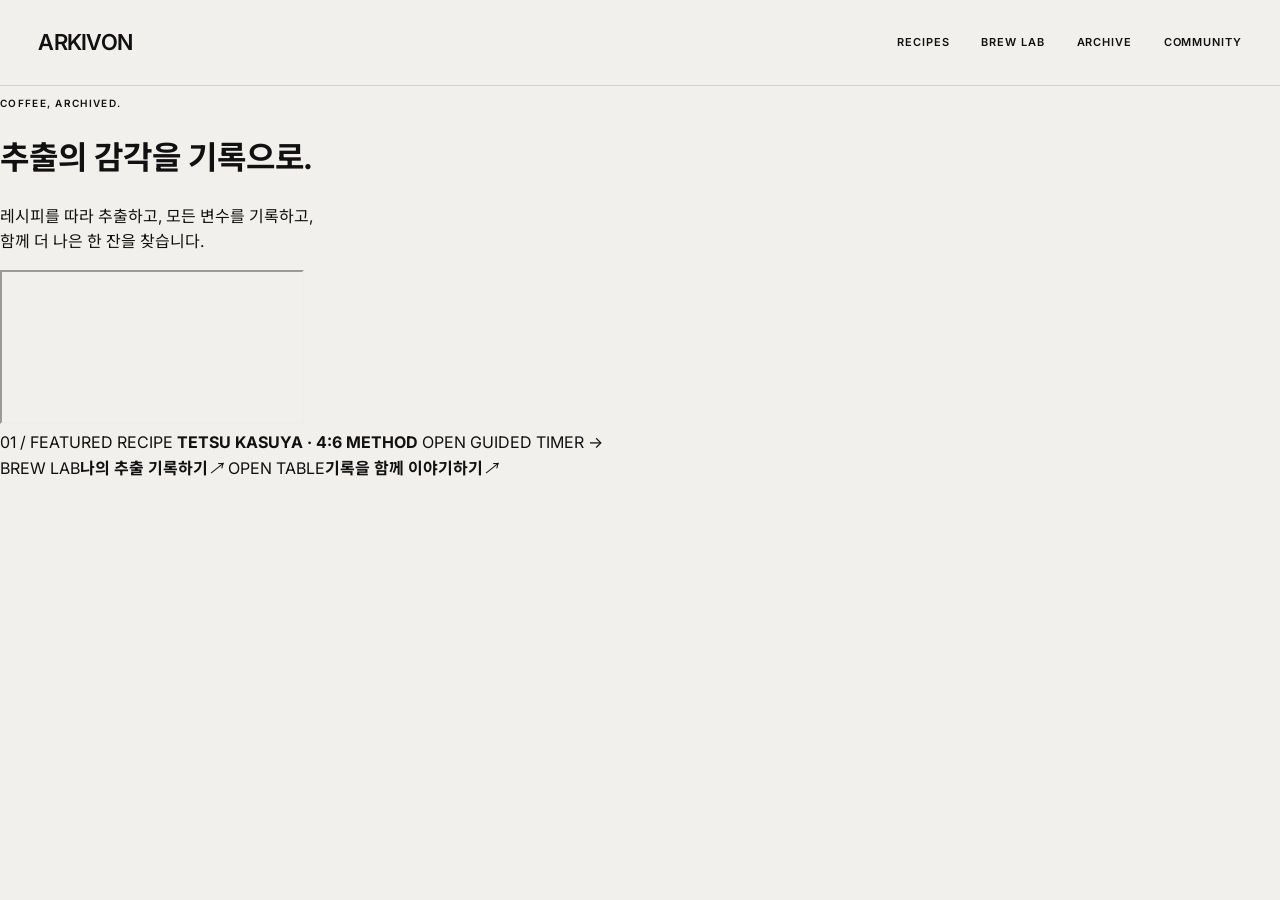
==== commit ed86aa1a: "Use the Tetsu Kasuya video in a framed hero" ====
--- a/index.html
+++ b/index.html
@@ -9,8 +9,8 @@
   <link rel="stylesheet" href="styles.css">
   <script src="app.js" defer></script>
 </head>
-<body class="home-page">
-  <header class="site-header site-header--over" data-header>
+<body class="home-page home-page--showroom">
+  <header class="site-header" data-header>
     <a class="wordmark" href="index.html" aria-label="ARKIVON 홈">ARKIVON</a>
     <button class="menu-toggle" type="button" aria-expanded="false" aria-controls="main-nav">MENU</button>
     <nav class="main-nav" id="main-nav" aria-label="주 메뉴">
@@ -21,25 +21,23 @@
     </nav>
   </header>
 
-  <main class="hero" aria-label="ARKIVON 소개">
-    <video class="hero-video" autoplay muted loop playsinline preload="auto">
-      <source src="assets/arkivon-hero.mp4" type="video/mp4">
-    </video>
-    <div class="hero-shade" aria-hidden="true"></div>
-    <div class="hero-copy reveal">
-      <p class="eyebrow">COFFEE, ARCHIVED.</p>
-      <h1>추출의 감각을<br>기록으로 남기다.</h1>
-      <p>레시피를 따라 추출하고, 나만의 변수를 기록하고,<br>커뮤니티와 함께 더 나은 한 잔을 찾습니다.</p>
-      <a class="text-link text-link--light" href="recipes.html">START BREWING <span>↗</span></a>
+  <main class="showroom" aria-label="ARKIVON 소개">
+    <div class="showroom-heading reveal">
+      <div><p class="eyebrow">COFFEE, ARCHIVED.</p><h1>추출의 감각을 기록으로.</h1></div>
+      <p>레시피를 따라 추출하고, 모든 변수를 기록하고,<br>함께 더 나은 한 잔을 찾습니다.</p>
     </div>
-    <div class="hero-meta" aria-hidden="true">
-      <span>SEOUL · KR</span><span>SCROLL TO EXPLORE</span>
+    <section class="showroom-media reveal" aria-label="테츠 카츠야 4:6 레시피 영상">
+      <iframe class="showroom-video" src="https://www.youtube-nocookie.com/embed/123zLI3JoRQ?autoplay=1&amp;mute=1&amp;controls=0&amp;loop=1&amp;playlist=123zLI3JoRQ&amp;modestbranding=1&amp;playsinline=1&amp;rel=0" title="Tetsu Kasuya World Champion Recipe" allow="autoplay; encrypted-media; picture-in-picture" allowfullscreen></iframe>
+      <div class="showroom-caption">
+        <span>01 / FEATURED RECIPE</span>
+        <strong>TETSU KASUYA · 4:6 METHOD</strong>
+        <a href="recipes.html">OPEN GUIDED TIMER →</a>
+      </div>
+    </section>
+    <div class="showroom-links reveal">
+      <a href="lab.html"><span>BREW LAB</span><strong>나의 추출 기록하기</strong><i>↗</i></a>
+      <a href="community.html"><span>OPEN TABLE</span><strong>기록을 함께 이야기하기</strong><i>↗</i></a>
     </div>
-    <a class="hero-tile" href="community.html">
-      <span>01 / OPEN TABLE</span>
-      <strong>오늘의 추출을<br>함께 이야기하기</strong>
-      <i>→</i>
-    </a>
   </main>
 </body>
 </html>
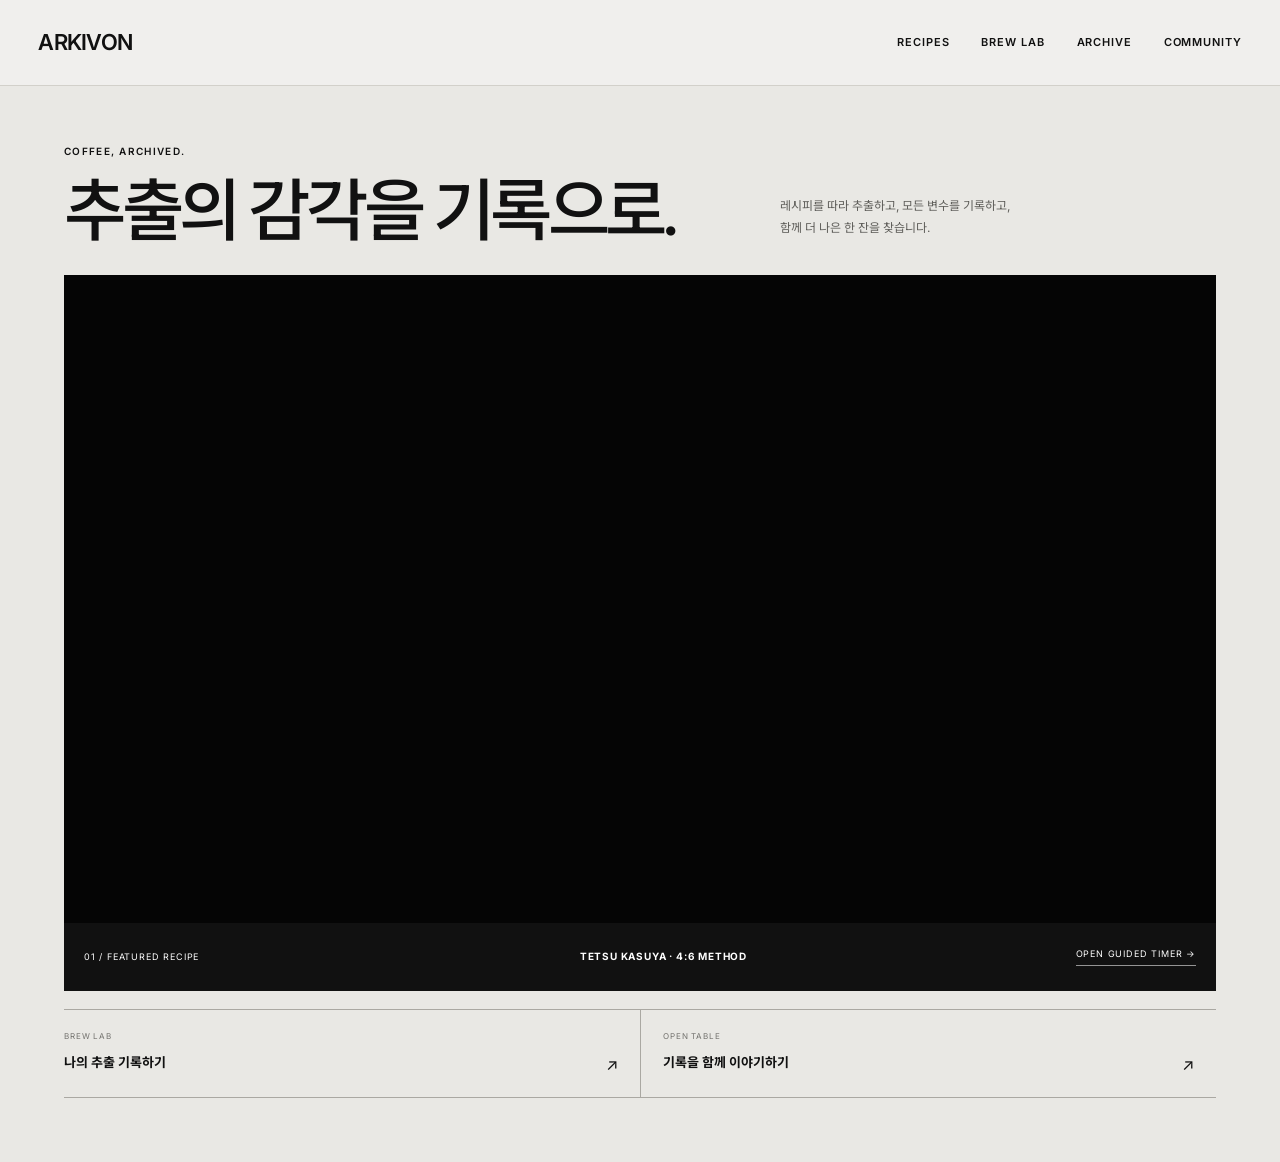
==== commit 2ea2257b: "Bust the cached hero stylesheet" ====
--- a/index.html
+++ b/index.html
@@ -6,7 +6,7 @@
   <meta name="theme-color" content="#080808">
   <meta name="description" content="ARKIVON — 기록하고, 추출하고, 함께 더 나은 커피를 찾는 곳.">
   <title>ARKIVON — Coffee, archived.</title>
-  <link rel="stylesheet" href="styles.css">
+  <link rel="stylesheet" href="styles.css?v=tetsu-showroom-1">
   <script src="app.js" defer></script>
 </head>
 <body class="home-page home-page--showroom">
--- a/styles.css
+++ b/styles.css
@@ -32,6 +32,20 @@
 .hero-tile{position:absolute;right:3vw;bottom:76px;width:260px;padding:20px;background:#f1f0ed;color:#111;display:grid;grid-template-columns:1fr auto;gap:28px;transition:transform .45s var(--ease),background .3s}
 .hero-tile:hover{transform:translateY(-8px);background:#fff}
 .hero-tile span{grid-column:1/-1;font-size:9px;letter-spacing:.1em}.hero-tile strong{font-size:15px;line-height:1.4}.hero-tile i{font-style:normal;align-self:end}
+
+.home-page--showroom{background:#e9e8e4}
+.showroom{padding:48px 5vw 64px;min-height:calc(100svh - 86px)}
+.showroom-heading{display:grid;grid-template-columns:1.55fr 1fr;align-items:end;gap:40px;max-width:1480px;margin:0 auto 32px}
+.showroom-heading h1{font-size:clamp(38px,5.3vw,82px);font-weight:500;line-height:.96;letter-spacing:-.065em;margin:18px 0 0}
+.showroom-heading>p{font-size:12px;line-height:1.8;color:#5f5e5a;margin:0 0 4px}
+.showroom-media{max-width:1480px;margin:0 auto;background:#050505;position:relative;overflow:hidden}
+.showroom-video{display:block;width:100%;aspect-ratio:16/9;border:0;background:#050505}
+.showroom-caption{min-height:68px;padding:0 20px;display:grid;grid-template-columns:1fr 1fr auto;align-items:center;gap:24px;background:#111;color:#fff;font-size:9px;letter-spacing:.09em}
+.showroom-caption strong{font-size:10px}.showroom-caption a{border-bottom:1px solid #ffffff8c;padding-bottom:4px}
+.showroom-links{max-width:1480px;margin:18px auto 0;display:grid;grid-template-columns:1fr 1fr;border-top:1px solid #aaa8a2;border-bottom:1px solid #aaa8a2}
+.showroom-links a{display:grid;grid-template-columns:1fr auto;gap:10px;padding:20px 22px 20px 0;transition:padding .4s var(--ease),background .3s}
+.showroom-links a+a{border-left:1px solid #aaa8a2;padding-left:22px}.showroom-links a:hover{padding-left:12px;background:#f5f4f1}
+.showroom-links span{grid-column:1/-1;font-size:8px;letter-spacing:.11em;color:var(--muted)}.showroom-links strong{font-size:13px}.showroom-links i{font-style:normal}
 
 main{min-height:70vh}
 .page-intro{padding:110px 6vw 95px;border-bottom:1px solid var(--line)}
@@ -79,5 +93,6 @@
 
 @media(max-width:760px){
   .site-header{height:68px;padding:0 20px}.menu-toggle{display:block}.main-nav{position:absolute;top:68px;left:0;width:100%;background:var(--paper);color:var(--ink);display:none;flex-direction:column;align-items:flex-start;padding:24px 20px 32px;gap:12px;border-bottom:1px solid var(--line)}.site-header--over .main-nav{background:#0b0b0bf2;color:#fff}.main-nav.open{display:flex}.main-nav a{font-size:17px}.hero{min-height:640px}.hero-video{object-fit:contain}.hero-copy{left:20px;right:20px;top:35%;transform:translateY(-50%)}.hero-copy h1{font-size:46px;margin:18px 0}.hero-copy>p:not(.eyebrow){font-size:12px;line-height:1.6}.hero-copy .text-link{margin-top:10px}.hero-tile{right:20px;left:20px;bottom:28px;width:auto}.hero-meta{display:none}
+  .showroom{padding:34px 20px 48px;min-height:calc(100svh - 68px)}.showroom-heading{grid-template-columns:1fr;gap:18px;margin-bottom:24px}.showroom-heading h1{font-size:44px}.showroom-heading>p{font-size:11px}.showroom-caption{grid-template-columns:1fr auto;min-height:84px}.showroom-caption strong{grid-column:1/-1;grid-row:2}.showroom-caption a{grid-column:2;grid-row:1/3}.showroom-links{grid-template-columns:1fr}.showroom-links a+a{border-left:0;border-top:1px solid #aaa8a2;padding-left:0}.showroom-links a+a:hover{padding-left:12px}
   .page-intro{padding:75px 20px 60px}.page-intro h1{font-size:50px}.page-intro .lede{margin:30px 0 0}.page-intro--row{display:block}.page-intro--row .button{margin-top:30px}.recipe-stage,.lab-layout{grid-template-columns:1fr}.recipe-index,.lab-side{border-right:0;border-bottom:1px solid var(--line);padding:45px 20px}.timer-card,.brew-form{padding:48px 20px 60px}.timer-reading strong{font-size:86px}.step-list{overflow-x:auto;grid-template-columns:repeat(5,110px)}.pour-now strong{font-size:50px}.form-grid{grid-template-columns:1fr}.form-field--wide{grid-column:auto}.archive-toolbar,.community-strip{margin:0 20px}.archive-toolbar{align-items:flex-start;flex-direction:column;padding:22px 0}.archive-list,.post-feed{padding:0 20px 70px}.archive-card,.post-card{grid-template-columns:42px 1fr;gap:18px}.archive-card>div:nth-child(n+3),.post-card>div:nth-child(n+3){grid-column:2}.card-actions{flex-direction:row}.post-discuss{text-align:left}.dialog-panel{padding:25px 20px}.comment-form{grid-template-columns:1fr}.site-footer{grid-template-columns:1fr;gap:40px;padding:60px 20px}.site-footer .text-link{justify-self:start}.site-footer p{font-size:28px}
 }
